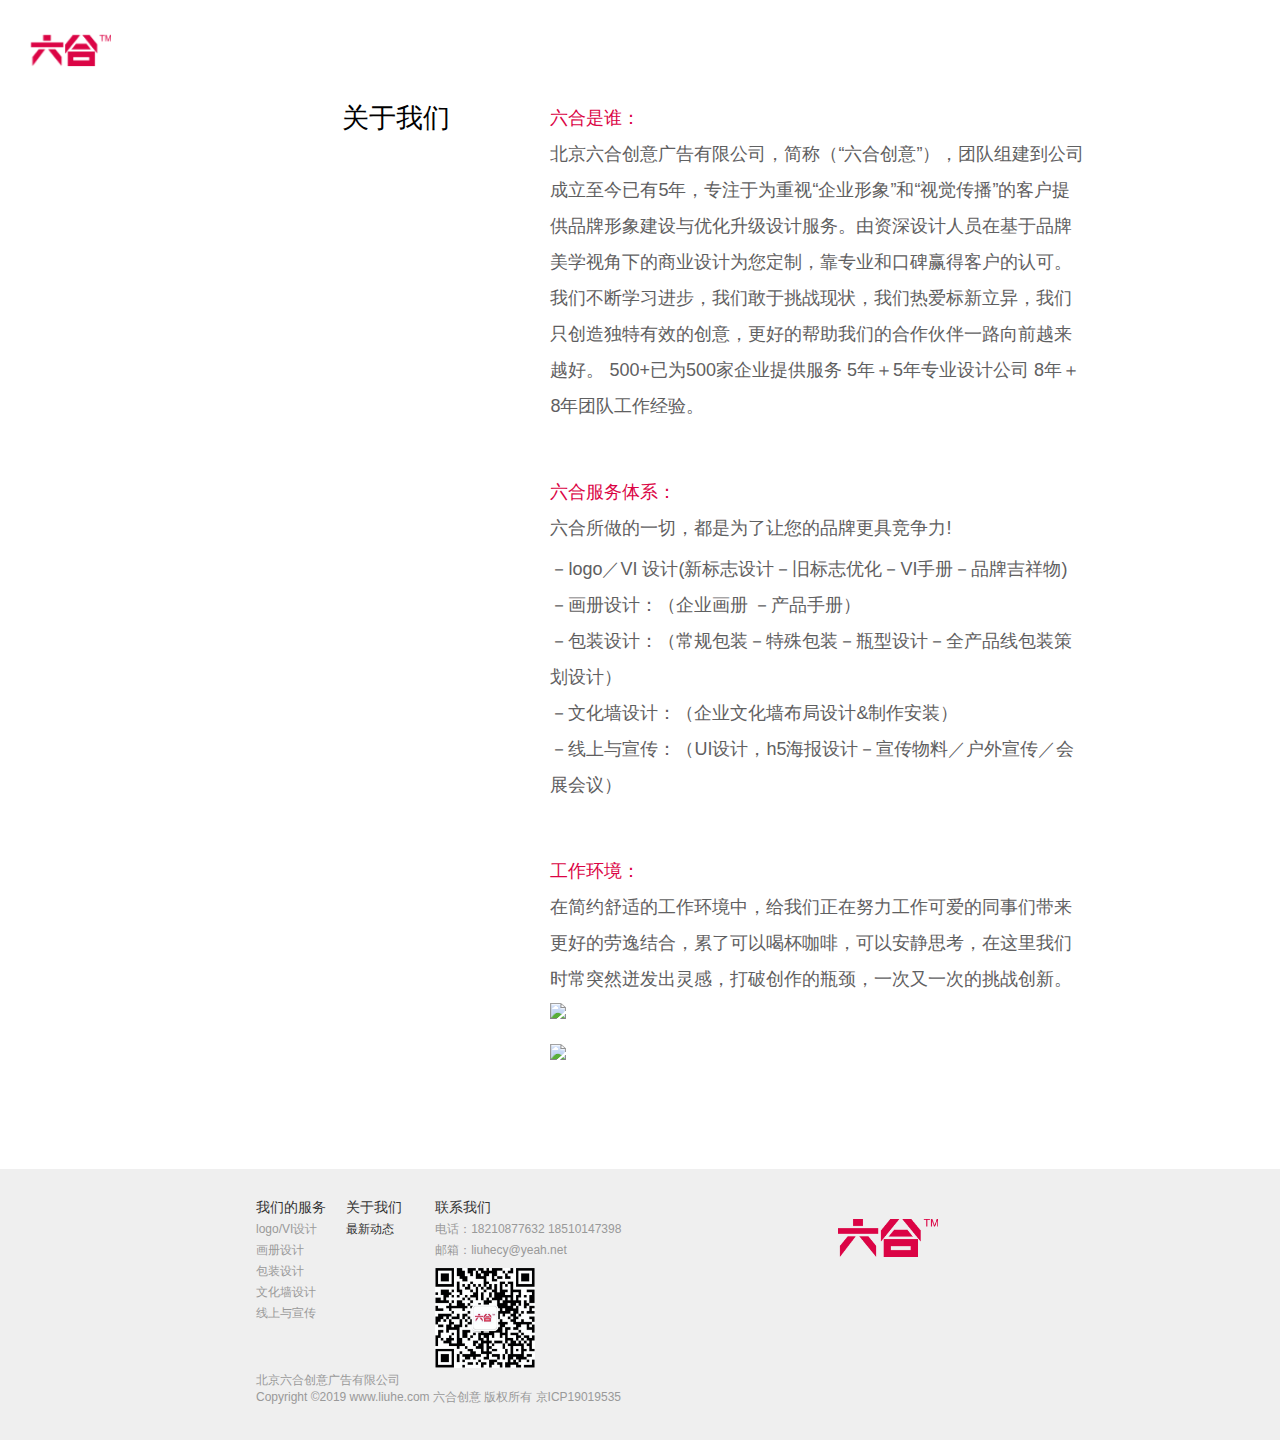
==== about.html @ 2a557d7a "终极版本" ====
<!DOCTYPE html>
<html lang="en">
<head>
    <meta charset="UTF-8">
    <meta name="viewport" content="width=device-width, initial-scale=1.0">
    <meta http-equiv="X-UA-Compatible" content="ie=edge">
    <meta name="description" content="六合创意设计公司是一家致力于为注重企业形象和品牌气质的高要求客户提供整体形象创建与改造升级设计服务,由业内知名总监合力智建,靠专业和口碑吸引众多客户,六合创意的客户遍布全球,跨越各大行业.">
    <title>关于我们</title>
    <link rel="stylesheet" href="./js/css/layui.css">
    <link rel="stylesheet" href="./css/resize.css">
    <link rel="stylesheet" href="./css/common.css">
    <link rel="stylesheet" href="./css/about.css">
    <link rel="stylesheet" href="./css/media.css">
    <link rel="stylesheet" href="http://at.alicdn.com/t/font_1379887_qtmt02gd0bc.css">
    <style>
        @font-face {font-family: 'PingFangEL1a9cef6c2117e93';src: url('http://cdn.repository.webfont.com/webfonts/vipjs/97939/47100/5d2cff86344aa8126a224ae6.gif');
        src: url('http://cdn.repository.webfont.com/webfonts/vipjs/97939/47100/5d2cff86344aa8126a224ae6.gif?#iefix') format('embedded-opentype'),
        url('http://cdn.repository.webfont.com/webfonts/vipjs/97939/47100/5d2cff86344aa8126a224ae6.png') format('woff2'),
        url('http://cdn.repository.webfont.com/webfonts/vipjs/97939/47100/5d2cff86344aa8126a224ae6.bmp') format('woff'),
        url('http://cdn.repository.webfont.com/webfonts/vipjs/97939/47100/5d2cff86344aa8126a224ae6.jpg') format('truetype');font-weight: normal;font-style: normal;}
    </style>
</head>
<body>
    <!-- 头部start -->
    <div class="header_wrap">
        <div class="header">
            <p> <a href="#"> <img src="./img/logo.png" />  </a>  </p>
            <p id="menu"> <i class="iconfont icon-caidananniu1" style="font-size: 24px;cursor:pointer"></i> </p>
        </div>
        <div class="nav_warp">
            <ul class="nav">
                <li> <a href="./index.html"> 首页 </a> </li>
                <li> <a href="./about.html"> 关于我们 </a> </li>
                <li> <a href="./news.html"> 原创观点 </a> </li>
                <li> <a href="./contact.html"> 联系 </a> </li>
            </ul>
            <p class="close"> 
                <img src="./img/close.png"/>    
            </p>
        </div>
    </div>
    <div class="content_wrap clearfix">
        <div class="left">关于我们</div>
        <div class="right">
            <div class="who">
                <p class="title">六合是谁：</p>
                <p> 北京六合创意广告有限公司，简称（“六合创意”），团队组建到公司成立至今已有5年，专注于为重视“企业形象”和“视觉传播”的客户提供品牌形象建设与优化升级设计服务。由资深设计人员在基于品牌美学视角下的商业设计为您定制，靠专业和口碑赢得客户的认可。
                    我们不断学习进步，我们敢于挑战现状，我们热爱标新立异，我们只创造独特有效的创意，更好的帮助我们的合作伙伴一路向前越来越好。    
                    500+已为500家企业提供服务   5年＋5年专业设计公司  8年＋8年团队工作经验。
                </p>
            </div>
            <div class="service01">
                <p class="title">六合服务体系：</p>
                <p style="margin-bottom: 5px;">六合所做的一切，都是为了让您的品牌更具竞争力!</p>
                <ul style="margin-bottom: 5px;">
                    <li>－logo／VI 设计(新标志设计－旧标志优化－VI手册－品牌吉祥物)</li>
                    <li>－画册设计：（企业画册 －产品手册） </li>
                    <li>－包装设计：（常规包装－特殊包装－瓶型设计－全产品线包装策划设计）</li>
                    <li>－文化墙设计：（企业文化墙布局设计&制作安装）</li>
                    <li>－线上与宣传：（UI设计，h5海报设计－宣传物料／户外宣传／会展会议）</li>
                </ul>
            </div>
            <div class="environment">
                <p class="title">工作环境：</p>
                <p>在简约舒适的工作环境中，给我们正在努力工作可爱的同事们带来更好的劳逸结合，累了可以喝杯咖啡，可以安静思考，在这里我们时常突然迸发出灵感，打破创作的瓶颈，一次又一次的挑战创新。</p>
                <p> <img src="http://cdn1.hzvis.com/upfile/image/2018/08/1534316189_9682.jpg" style="width: 100%;margin-bottom: 10px;"/> </p>
                <p> <img src="http://cdn1.hzvis.com/upfile/image/2018/08/1534313613_3918.jpg" style="width: 100%;"/> </p>
            </div>
        </div>
    </div>
    <div class="footer">
        <div class="clearfix">
                <div class="service">
                    <p class="sp1">我们的服务</p>
                    <p>logo/VI设计</p>
                    <p>画册设计</p>
                    <p>包装设计</p>
                    <p>文化墙设计</p>
                    <p>线上与宣传</p>
                </div>
                <div class="aboutus">
                    <p class="sp1"> <a href="./about.html">关于我们</a> </p>   
                    <p><a href="./news.html">最新动态</a></p>
                </div>     
                <div class="contact">
                    <p class="sp1"> <a href="./contact.html">联系我们</a> </p>
                    <p>电话：18210877632  18510147398</p>
                    <p>邮箱：liuhecy@yeah.net</p>
                <p>
                    <img src="./img/qrcode01.png"/>
                </p>
                </div>
                <div class="footer-logo">
                    <img src="./img/logo.png"/>
                </div>
        </div>
        <div class="rights">
            <p style="margin-bottom: 0;">北京六合创意广告有限公司</p>
            <p>Copyright ©2019 www.liuhe.com 六合创意 版权所有 京ICP19019535 </p>
        </div>
    </div>
    <script src="./js/rem.js"></script>
    <script src="./js/jquery-3.2.1.min.js"></script>
    <script src="./js/common.js"></script>
</body>
</html>
---- js/css/layui.css ----
/**
 
 @Name: layui
 @Author: 贤心
 @Site: www.layui.com
 
 */


/** 初始化 **/
body,div,dl,dt,dd,ul,ol,li,h1,h2,h3,h4,h5,h6,input,button,textarea,p,blockquote,th,td,form,pre{margin: 0; padding: 0; -webkit-tap-highlight-color:rgba(0,0,0,0);}
a:active,a:hover{outline:0}
img{display: inline-block; border: none; vertical-align: middle;}
li{list-style:none;}
table{border-collapse: collapse; border-spacing: 0;}
h1,h2,h3{font-weight: 400;}
h4, h5, h6{font-size: 100%; font-weight: 400;}
button,input,select,textarea{font-size: 100%; }
input,button,textarea,select,optgroup,option{font-family: inherit; font-size: inherit; font-style: inherit; font-weight: inherit; outline: 0;}
pre{white-space: pre-wrap; white-space: -moz-pre-wrap; white-space: -pre-wrap; white-space: -o-pre-wrap; word-wrap: break-word;}

/** 初始化全局标签 **/
body{line-height: 24px; font: 14px Helvetica Neue,Helvetica,PingFang SC,Tahoma,Arial,sans-serif;}
hr{height: 1px; margin: 10px 0; border: 0; clear: both;}
a{color: #333; text-decoration:none; }
a:hover{color: #777;}
a cite{font-style: normal; *cursor:pointer;}

/** 基础通用 **/
.layui-border-box, .layui-border-box *{box-sizing: border-box;}
/* 消除第三方ui可能造成的冲突 */.layui-box, .layui-box *{box-sizing: content-box;}
.layui-clear{clear: both; *zoom: 1;}
.layui-clear:after{content:'\20'; clear:both; *zoom:1; display:block; height:0;}
.layui-inline{position: relative; display: inline-block; *display:inline; *zoom:1; vertical-align: middle;}
/* 三角形 */.layui-edge{position: relative; display: inline-block; vertical-align: middle; width: 0; height: 0; border-width: 6px; border-style: dashed; border-color: transparent; overflow: hidden;}
.layui-edge-top{top: -4px; border-bottom-color: #999; border-bottom-style: solid;}
.layui-edge-right{border-left-color: #999; border-left-style: solid;}
.layui-edge-bottom{top: 2px; border-top-color: #999; border-top-style: solid;}
.layui-edge-left{border-right-color: #999; border-right-style: solid;}
/* 单行溢出省略 */.layui-elip{text-overflow: ellipsis; overflow: hidden; white-space: nowrap;}
/* 屏蔽选中 */.layui-unselect,.layui-icon, .layui-disabled{-moz-user-select: none; -webkit-user-select: none; -ms-user-select: none;}
/* 禁用 */.layui-disabled,.layui-disabled:hover{color: #d2d2d2 !important; cursor: not-allowed !important;}
/* 纯圆角 */.layui-circle{border-radius: 100%;}
.layui-show{display: block !important;}
.layui-hide{display: none !important;}

/** 图标字体 **/
@font-face {
  font-family: 'layui-icon';
  src: url('../font/iconfont.eot?v=250');
  src: url('../font/iconfont.eot?v=250#iefix') format('embedded-opentype'),
       url('../font/iconfont.woff2?v=250') format('woff2'),
       url('../font/iconfont.woff?v=250') format('woff'),
       url('../font/iconfont.ttf?v=250') format('truetype'),
       url('../font/iconfont.svg?v=250#layui-icon') format('svg');
}
                    
.layui-icon{
  font-family:"layui-icon" !important;
  font-size: 16px;
  font-style: normal;
  -webkit-font-smoothing: antialiased;
  -moz-osx-font-smoothing: grayscale;
}

/* font-class */
.layui-icon-reply-fill:before{content:"\e611"}
.layui-icon-set-fill:before{content:"\e614"}
.layui-icon-menu-fill:before{content:"\e60f"}
.layui-icon-search:before{content:"\e615"}
.layui-icon-share:before{content:"\e641"}
.layui-icon-set-sm:before{content:"\e620"}
.layui-icon-engine:before{content:"\e628"}
.layui-icon-close:before{content:"\1006"}
.layui-icon-close-fill:before{content:"\1007"}
.layui-icon-chart-screen:before{content:"\e629"}
.layui-icon-star:before{content:"\e600"}
.layui-icon-circle-dot:before{content:"\e617"}
.layui-icon-chat:before{content:"\e606"}
.layui-icon-release:before{content:"\e609"}
.layui-icon-list:before{content:"\e60a"}
.layui-icon-chart:before{content:"\e62c"}
.layui-icon-ok-circle:before{content:"\1005"}
.layui-icon-layim-theme:before{content:"\e61b"}
.layui-icon-table:before{content:"\e62d"}
.layui-icon-right:before{content:"\e602"}
.layui-icon-left:before{content:"\e603"}
.layui-icon-cart-simple:before{content:"\e698"}
.layui-icon-face-cry:before{content:"\e69c"}
.layui-icon-face-smile:before{content:"\e6af"}
.layui-icon-survey:before{content:"\e6b2"}
.layui-icon-tree:before{content:"\e62e"}
.layui-icon-upload-circle:before{content:"\e62f"}
.layui-icon-add-circle:before{content:"\e61f"}
.layui-icon-download-circle:before{content:"\e601"}
.layui-icon-templeate-1:before{content:"\e630"}
.layui-icon-util:before{content:"\e631"}
.layui-icon-face-surprised:before{content:"\e664"}
.layui-icon-edit:before{content:"\e642"}
.layui-icon-speaker:before{content:"\e645"}
.layui-icon-down:before{content:"\e61a"}
.layui-icon-file:before{content:"\e621"}
.layui-icon-layouts:before{content:"\e632"}
.layui-icon-rate-half:before{content:"\e6c9"}
.layui-icon-add-circle-fine:before{content:"\e608"}
.layui-icon-prev-circle:before{content:"\e633"}
.layui-icon-read:before{content:"\e705"}
.layui-icon-404:before{content:"\e61c"}
.layui-icon-carousel:before{content:"\e634"}
.layui-icon-help:before{content:"\e607"}
.layui-icon-code-circle:before{content:"\e635"}
.layui-icon-water:before{content:"\e636"}
.layui-icon-username:before{content:"\e66f"}
.layui-icon-find-fill:before{content:"\e670"}
.layui-icon-about:before{content:"\e60b"}
.layui-icon-location:before{content:"\e715"}
.layui-icon-up:before{content:"\e619"}
.layui-icon-pause:before{content:"\e651"}
.layui-icon-date:before{content:"\e637"}
.layui-icon-layim-uploadfile:before{content:"\e61d"}
.layui-icon-delete:before{content:"\e640"}
.layui-icon-play:before{content:"\e652"}
.layui-icon-top:before{content:"\e604"}
.layui-icon-friends:before{content:"\e612"}
.layui-icon-refresh-3:before{content:"\e9aa"}
.layui-icon-ok:before{content:"\e605"}
.layui-icon-layer:before{content:"\e638"}
.layui-icon-face-smile-fine:before{content:"\e60c"}
.layui-icon-dollar:before{content:"\e659"}
.layui-icon-group:before{content:"\e613"}
.layui-icon-layim-download:before{content:"\e61e"}
.layui-icon-picture-fine:before{content:"\e60d"}
.layui-icon-link:before{content:"\e64c"}
.layui-icon-diamond:before{content:"\e735"}
.layui-icon-log:before{content:"\e60e"}
.layui-icon-rate-solid:before{content:"\e67a"}
.layui-icon-fonts-del:before{content:"\e64f"}
.layui-icon-unlink:before{content:"\e64d"}
.layui-icon-fonts-clear:before{content:"\e639"}
.layui-icon-triangle-r:before{content:"\e623"}
.layui-icon-circle:before{content:"\e63f"}
.layui-icon-radio:before{content:"\e643"}
.layui-icon-align-center:before{content:"\e647"}
.layui-icon-align-right:before{content:"\e648"}
.layui-icon-align-left:before{content:"\e649"}
.layui-icon-loading-1:before{content:"\e63e"}
.layui-icon-return:before{content:"\e65c"}
.layui-icon-fonts-strong:before{content:"\e62b"}
.layui-icon-upload:before{content:"\e67c"}
.layui-icon-dialogue:before{content:"\e63a"}
.layui-icon-video:before{content:"\e6ed"}
.layui-icon-headset:before{content:"\e6fc"}
.layui-icon-cellphone-fine:before{content:"\e63b"}
.layui-icon-add-1:before{content:"\e654"}
.layui-icon-face-smile-b:before{content:"\e650"}
.layui-icon-fonts-html:before{content:"\e64b"}
.layui-icon-form:before{content:"\e63c"}
.layui-icon-cart:before{content:"\e657"}
.layui-icon-camera-fill:before{content:"\e65d"}
.layui-icon-tabs:before{content:"\e62a"}
.layui-icon-fonts-code:before{content:"\e64e"}
.layui-icon-fire:before{content:"\e756"}
.layui-icon-set:before{content:"\e716"}
.layui-icon-fonts-u:before{content:"\e646"}
.layui-icon-triangle-d:before{content:"\e625"}
.layui-icon-tips:before{content:"\e702"}
.layui-icon-picture:before{content:"\e64a"}
.layui-icon-more-vertical:before{content:"\e671"}
.layui-icon-flag:before{content:"\e66c"}
.layui-icon-loading:before{content:"\e63d"}
.layui-icon-fonts-i:before{content:"\e644"}
.layui-icon-refresh-1:before{content:"\e666"}
.layui-icon-rmb:before{content:"\e65e"}
.layui-icon-home:before{content:"\e68e"}
.layui-icon-user:before{content:"\e770"}
.layui-icon-notice:before{content:"\e667"}
.layui-icon-login-weibo:before{content:"\e675"}
.layui-icon-voice:before{content:"\e688"}
.layui-icon-upload-drag:before{content:"\e681"}
.layui-icon-login-qq:before{content:"\e676"}
.layui-icon-snowflake:before{content:"\e6b1"}
.layui-icon-file-b:before{content:"\e655"}
.layui-icon-template:before{content:"\e663"}
.layui-icon-auz:before{content:"\e672"}
.layui-icon-console:before{content:"\e665"}
.layui-icon-app:before{content:"\e653"}
.layui-icon-prev:before{content:"\e65a"}
.layui-icon-website:before{content:"\e7ae"}
.layui-icon-next:before{content:"\e65b"}
.layui-icon-component:before{content:"\e857"}
.layui-icon-more:before{content:"\e65f"}
.layui-icon-login-wechat:before{content:"\e677"}
.layui-icon-shrink-right:before{content:"\e668"}
.layui-icon-spread-left:before{content:"\e66b"}
.layui-icon-camera:before{content:"\e660"}
.layui-icon-note:before{content:"\e66e"}
.layui-icon-refresh:before{content:"\e669"}
.layui-icon-female:before{content:"\e661"}
.layui-icon-male:before{content:"\e662"}
.layui-icon-password:before{content:"\e673"}
.layui-icon-senior:before{content:"\e674"}
.layui-icon-theme:before{content:"\e66a"}
.layui-icon-tread:before{content:"\e6c5"}
.layui-icon-praise:before{content:"\e6c6"}
.layui-icon-star-fill:before{content:"\e658"}
.layui-icon-rate:before{content:"\e67b"}
.layui-icon-template-1:before{content:"\e656"}
.layui-icon-vercode:before{content:"\e679"}
.layui-icon-cellphone:before{content:"\e678"}

.layui-icon-screen-full:before{content:"\e622";}
.layui-icon-screen-restore:before{content:"\e758";}
.layui-icon-cols:before{content:"\e610";}
.layui-icon-export:before{content:"\e67d";}
.layui-icon-print:before{content:"\e66d";}
.layui-icon-slider:before{content: "\e714";}
.layui-icon-addition:before{content: "\e624";}
.layui-icon-subtraction:before{content: "\e67e";}
.layui-icon-service:before{content: "\e626";}
.layui-icon-transfer:before{content: "\e691";}

/* 基本布局 */
.layui-main{position: relative; width: 1140px; margin: 0 auto;}
.layui-header{position: relative; z-index: 1000; height: 60px;}
.layui-header a:hover{transition: all .5s; -webkit-transition: all .5s;}
.layui-side{position: fixed; left: 0; top: 0; bottom: 0; z-index: 999; width: 200px; overflow-x: hidden;}
.layui-side-scroll{position: relative; width: 220px; height: 100%; overflow-x: hidden;}
.layui-body{position: absolute; left: 200px; right: 0; top: 0; bottom: 0; z-index: 998; width: auto; overflow: hidden; overflow-y: auto; box-sizing: border-box;}

/* 后台框架大布局 */.layui-layout-body{overflow: hidden;}
.layui-layout-admin .layui-header{background-color: #23262E;}
.layui-layout-admin .layui-side{top: 60px; width: 200px; overflow-x: hidden;}
.layui-layout-admin .layui-body{position: fixed; top: 60px; bottom: 44px;}
.layui-layout-admin .layui-main{width: auto; margin: 0 15px;}
.layui-layout-admin .layui-footer{position: fixed; left: 200px; right: 0; bottom: 0; height: 44px; line-height: 44px; padding: 0 15px; background-color: #eee;}
.layui-layout-admin .layui-logo{position: absolute; left: 0; top: 0; width: 200px; height: 100%; line-height: 60px; text-align: center; color: #009688; font-size: 16px;}
.layui-layout-admin .layui-header .layui-nav{background: none;}
.layui-layout-left{position: absolute !important; left: 200px; top: 0;}
.layui-layout-right{position: absolute !important; right: 0; top: 0;}

/* 栅格布局 */
.layui-container{position: relative; margin: 0 auto; padding: 0 15px; box-sizing: border-box;}
.layui-fluid{position: relative; margin: 0 auto; padding: 0 15px;}

.layui-row:before, .layui-row:after{content: ''; display: block; clear: both;}
.layui-col-xs1, .layui-col-xs2, .layui-col-xs3, .layui-col-xs4, .layui-col-xs5, .layui-col-xs6, .layui-col-xs7, .layui-col-xs8, .layui-col-xs9, .layui-col-xs10, .layui-col-xs11, .layui-col-xs12
,.layui-col-sm1, .layui-col-sm2, .layui-col-sm3, .layui-col-sm4, .layui-col-sm5, .layui-col-sm6, .layui-col-sm7, .layui-col-sm8, .layui-col-sm9, .layui-col-sm10, .layui-col-sm11, .layui-col-sm12
,.layui-col-md1, .layui-col-md2, .layui-col-md3, .layui-col-md4, .layui-col-md5, .layui-col-md6, .layui-col-md7, .layui-col-md8, .layui-col-md9, .layui-col-md10, .layui-col-md11, .layui-col-md12
,.layui-col-lg1, .layui-col-lg2, .layui-col-lg3, .layui-col-lg4, .layui-col-lg5, .layui-col-lg6, .layui-col-lg7, .layui-col-lg8, .layui-col-lg9, .layui-col-lg10, .layui-col-lg11, .layui-col-lg12
{position: relative; display: block; box-sizing: border-box;}

.layui-col-xs1, .layui-col-xs2, .layui-col-xs3, .layui-col-xs4, .layui-col-xs5, .layui-col-xs6, .layui-col-xs7, .layui-col-xs8, .layui-col-xs9, .layui-col-xs10, .layui-col-xs11, .layui-col-xs12{float: left;}
.layui-col-xs1{width: 8.33333333%;}
.layui-col-xs2{width: 16.66666667%;}
.layui-col-xs3{width: 25%;}
.layui-col-xs4{width: 33.33333333%;}
.layui-col-xs5{width: 41.66666667%;}
.layui-col-xs6{width: 50%;}
.layui-col-xs7{width: 58.33333333%;}
.layui-col-xs8{width: 66.66666667%;}
.layui-col-xs9{width: 75%;}
.layui-col-xs10{width: 83.33333333%;}
.layui-col-xs11{width: 91.66666667%;}
.layui-col-xs12{width: 100%;}

.layui-col-xs-offset1{margin-left: 8.33333333%;}
.layui-col-xs-offset2{margin-left: 16.66666667%;}
.layui-col-xs-offset3{margin-left: 25%;}
.layui-col-xs-offset4{margin-left: 33.33333333%;}
.layui-col-xs-offset5{margin-left: 41.66666667%;}
.layui-col-xs-offset6{margin-left: 50%;}
.layui-col-xs-offset7{margin-left: 58.33333333%;}
.layui-col-xs-offset8{margin-left: 66.66666667%;}
.layui-col-xs-offset9{margin-left: 75%;}
.layui-col-xs-offset10{margin-left: 83.33333333%;}
.layui-col-xs-offset11{margin-left: 91.66666667%;}
.layui-col-xs-offset12{margin-left: 100%;}

/* 超小屏幕(手机) */
@media screen and (max-width: 768px) {
  .layui-hide-xs{display: none!important;}
  .layui-show-xs-block{display: block!important;}
  .layui-show-xs-inline{display: inline!important;}
  .layui-show-xs-inline-block{display: inline-block!important;}
}

/* 小型屏幕(平板) */
@media screen and (min-width: 768px) {
  .layui-container{width: 750px;}
  .layui-hide-sm{display: none!important;}
  .layui-show-sm-block{display: block!important;}
  .layui-show-sm-inline{display: inline!important;}
  .layui-show-sm-inline-block{display: inline-block!important;}

  .layui-col-sm1, .layui-col-sm2, .layui-col-sm3, .layui-col-sm4, .layui-col-sm5, .layui-col-sm6, .layui-col-sm7, .layui-col-sm8, .layui-col-sm9, .layui-col-sm10, .layui-col-sm11, .layui-col-sm12{float: left;}
  .layui-col-sm1{width: 8.33333333%;}
  .layui-col-sm2{width: 16.66666667%;}
  .layui-col-sm3{width: 25%;}
  .layui-col-sm4{width: 33.33333333%;}
  .layui-col-sm5{width: 41.66666667%;}
  .layui-col-sm6{width: 50%;}
  .layui-col-sm7{width: 58.33333333%;}
  .layui-col-sm8{width: 66.66666667%;}
  .layui-col-sm9{width: 75%;}
  .layui-col-sm10{width: 83.33333333%;}
  .layui-col-sm11{width: 91.66666667%;}
  .layui-col-sm12{width: 100%;}
  /* 列偏移 */
  .layui-col-sm-offset1{margin-left: 8.33333333%;}
  .layui-col-sm-offset2{margin-left: 16.66666667%;}
  .layui-col-sm-offset3{margin-left: 25%;}
  .layui-col-sm-offset4{margin-left: 33.33333333%;}
  .layui-col-sm-offset5{margin-left: 41.66666667%;}
  .layui-col-sm-offset6{margin-left: 50%;}
  .layui-col-sm-offset7{margin-left: 58.33333333%;}
  .layui-col-sm-offset8{margin-left: 66.66666667%;}
  .layui-col-sm-offset9{margin-left: 75%;}
  .layui-col-sm-offset10{margin-left: 83.33333333%;}
  .layui-col-sm-offset11{margin-left: 91.66666667%;}
  .layui-col-sm-offset12{margin-left: 100%;}
}
/* 中型屏幕(桌面) */
@media screen and (min-width: 992px) {
  .layui-container{width: 970px;}
  .layui-hide-md{display: none!important;}
  .layui-show-md-block{display: block!important;}
  .layui-show-md-inline{display: inline!important;}
  .layui-show-md-inline-block{display: inline-block!important;}
  
  .layui-col-md1, .layui-col-md2, .layui-col-md3, .layui-col-md4, .layui-col-md5, .layui-col-md6, .layui-col-md7, .layui-col-md8, .layui-col-md9, .layui-col-md10, .layui-col-md11, .layui-col-md12{float: left;}
  .layui-col-md1{width: 8.33333333%;}
  .layui-col-md2{width: 16.66666667%;}
  .layui-col-md3{width: 25%;}
  .layui-col-md4{width: 33.33333333%;}
  .layui-col-md5{width: 41.66666667%;}
  .layui-col-md6{width: 50%;}
  .layui-col-md7{width: 58.33333333%;}
  .layui-col-md8{width: 66.66666667%;}
  .layui-col-md9{width: 75%;}
  .layui-col-md10{width: 83.33333333%;}
  .layui-col-md11{width: 91.66666667%;}
  .layui-col-md12{width: 100%;}
  /* 列偏移 */
  .layui-col-md-offset1{margin-left: 8.33333333%;}
  .layui-col-md-offset2{margin-left: 16.66666667%;}
  .layui-col-md-offset3{margin-left: 25%;}
  .layui-col-md-offset4{margin-left: 33.33333333%;}
  .layui-col-md-offset5{margin-left: 41.66666667%;}
  .layui-col-md-offset6{margin-left: 50%;}
  .layui-col-md-offset7{margin-left: 58.33333333%;}
  .layui-col-md-offset8{margin-left: 66.66666667%;}
  .layui-col-md-offset9{margin-left: 75%;}
  .layui-col-md-offset10{margin-left: 83.33333333%;}
  .layui-col-md-offset11{margin-left: 91.66666667%;}
  .layui-col-md-offset12{margin-left: 100%;}
}
/* 大型屏幕(桌面) */
@media screen and (min-width: 1200px) {
  .layui-container{width: 1170px;}
  .layui-hide-lg{display: none!important;}
  .layui-show-lg-block{display: block!important;}
  .layui-show-lg-inline{display: inline!important;}
  .layui-show-lg-inline-block{display: inline-block!important;}
  
  .layui-col-lg1, .layui-col-lg2, .layui-col-lg3, .layui-col-lg4, .layui-col-lg5, .layui-col-lg6, .layui-col-lg7, .layui-col-lg8, .layui-col-lg9, .layui-col-lg10, .layui-col-lg11, .layui-col-lg12{float: left;}
  .layui-col-lg1{width: 8.33333333%;}
  .layui-col-lg2{width: 16.66666667%;}
  .layui-col-lg3{width: 25%;}
  .layui-col-lg4{width: 33.33333333%;}
  .layui-col-lg5{width: 41.66666667%;}
  .layui-col-lg6{width: 50%;}
  .layui-col-lg7{width: 58.33333333%;}
  .layui-col-lg8{width: 66.66666667%;}
  .layui-col-lg9{width: 75%;}
  .layui-col-lg10{width: 83.33333333%;}
  .layui-col-lg11{width: 91.66666667%;}
  .layui-col-lg12{width: 100%;}
  /* 列偏移 */
  .layui-col-lg-offset1{margin-left: 8.33333333%;}
  .layui-col-lg-offset2{margin-left: 16.66666667%;}
  .layui-col-lg-offset3{margin-left: 25%;}
  .layui-col-lg-offset4{margin-left: 33.33333333%;}
  .layui-col-lg-offset5{margin-left: 41.66666667%;}
  .layui-col-lg-offset6{margin-left: 50%;}
  .layui-col-lg-offset7{margin-left: 58.33333333%;}
  .layui-col-lg-offset8{margin-left: 66.66666667%;}
  .layui-col-lg-offset9{margin-left: 75%;}
  .layui-col-lg-offset10{margin-left: 83.33333333%;}
  .layui-col-lg-offset11{margin-left: 91.66666667%;}
  .layui-col-lg-offset12{margin-left: 100%;}
}

/* 列间隔 */.layui-col-space1{margin: -0.5px;}
.layui-col-space1>*{padding: 0.5px;}
.layui-col-space3{margin: -1.5px;}
.layui-col-space3>*{padding: 1.5px;}
.layui-col-space5{margin: -2.5px;}
.layui-col-space5>*{padding: 2.5px;}
.layui-col-space8{margin: -3.5px;}
.layui-col-space8>*{padding: 3.5px;}
.layui-col-space10{margin: -5px;}
.layui-col-space10>*{padding: 5px;}
.layui-col-space12{margin: -6px;}
.layui-col-space12>*{padding: 6px;}
.layui-col-space15{margin: -7.5px;}
.layui-col-space15>*{padding: 7.5px;}
.layui-col-space18{margin: -9px;}
.layui-col-space18>*{padding: 9px;}
.layui-col-space20{margin: -10px;}
.layui-col-space20>*{padding: 10px;}
.layui-col-space22{margin: -11px;}
.layui-col-space22>*{padding: 11px;}
.layui-col-space25{margin: -12.5px;}
.layui-col-space25>*{padding: 12.5px;}
.layui-col-space30{margin: -15px;}
.layui-col-space30>*{padding: 15px;}


/** 页面元素 **/
.layui-btn, .layui-input, .layui-textarea, .layui-upload-button, .layui-select{outline: none; -webkit-appearance: none; transition: all .3s; -webkit-transition: all .3s; box-sizing: border-box;}

/* 引用 */.layui-elem-quote{margin-bottom: 10px; padding: 15px; line-height: 22px; border-left: 5px solid #009688; border-radius: 0 2px 2px 0; background-color: #f2f2f2;}
.layui-quote-nm{border-style: solid; border-width: 1px; border-left-width: 5px; background: none;}
/* 字段集合 */.layui-elem-field{margin-bottom: 10px; padding: 0; border-width: 1px; border-style: solid;}
.layui-elem-field legend{margin-left: 20px; padding: 0 10px; font-size: 20px; font-weight: 300;}
.layui-field-title{margin: 10px 0 20px; border-width: 0; border-top-width: 1px;}
.layui-field-box{padding: 10px 15px;}
.layui-field-title .layui-field-box{padding: 10px 0;}

/* 进度条 */
.layui-progress{position: relative; height: 6px; border-radius: 20px; background-color: #e2e2e2;}
.layui-progress-bar{position: absolute; left: 0; top: 0; width: 0; max-width: 100%; height: 6px; border-radius: 20px; text-align: right; background-color: #5FB878; transition: all .3s; -webkit-transition: all .3s;}
.layui-progress-big,
.layui-progress-big .layui-progress-bar{height: 18px; line-height: 18px;}
.layui-progress-text{position: relative; top: -20px; line-height: 18px; font-size: 12px; color: #666}
.layui-progress-big .layui-progress-text{position: static; padding: 0 10px; color: #fff;}


/*

  面板
 
*/


/* 折叠面板 */
.layui-collapse{border-width: 1px; border-style: solid; border-radius: 2px;}
.layui-colla-item,
.layui-colla-content{border-top-width: 1px; border-top-style: solid;}
.layui-colla-item:first-child{border-top: none;}
.layui-colla-title{position: relative; height: 42px; line-height: 42px; padding: 0 15px 0 35px; color: #333; background-color: #f2f2f2; cursor: pointer; font-size: 14px; overflow: hidden;}
.layui-colla-content{display: none; padding: 10px 15px; line-height: 22px; color: #666;}
.layui-colla-icon{position: absolute; left: 15px; top: 0; font-size: 14px;}

/* 卡片面板 */
.layui-card{margin-bottom: 15px; border-radius: 2px; background-color: #fff; box-shadow: 0 1px 2px 0 rgba(0,0,0,.05);}
.layui-card:last-child{margin-bottom: 0;}
.layui-card-header{position: relative; height: 42px; line-height: 42px; padding: 0 15px; border-bottom: 1px solid #f6f6f6; color: #333; border-radius: 2px 2px 0 0; font-size: 14px;}
.layui-card-body{position: relative; padding: 10px 15px; line-height: 24px;}
.layui-card-body[pad15]{padding: 15px;}
.layui-card-body[pad20]{padding: 20px;}
.layui-card-body .layui-table{margin: 5px 0;}
.layui-card .layui-tab{margin: 0;}

/* 常规面板 */
.layui-panel{}

/* 窗口面板 */
.layui-panel-window{position: relative; padding: 15px; border-radius: 0; border-top: 5px solid #E6E6E6; background-color: #fff;}

/* 其它辅助 */
.layui-auxiliar-moving{position: fixed; left: 0; right: 0; top: 0; bottom: 0; width: 100%; height: 100%; background: none; z-index: 9999999999;}


/* 

  默认主题 
  
*/


/* 背景颜色 */
.layui-bg-red{background-color: #FF5722 !important; color: #fff!important;} /*赤*/
.layui-bg-orange{background-color: #FFB800!important; color: #fff!important;} /*橙*/
.layui-bg-green{background-color: #009688!important; color: #fff!important;} /*绿*/
.layui-bg-cyan{background-color: #2F4056!important; color: #fff!important;} /*青*/
.layui-bg-blue{background-color: #1E9FFF!important; color: #fff!important;} /*蓝*/
.layui-bg-black{background-color: #393D49!important; color: #fff!important;} /*黑*/
.layui-bg-gray{background-color: #eee!important; color: #666!important;} /*灰*/

/* 边框 */
.layui-quote-nm, 
.layui-elem-field,
.layui-collapse, 
.layui-colla-item, 
.layui-colla-content,
.layui-badge-rim,
.layui-tab-title,
.layui-tab-title .layui-this:after,
.layui-tab-bar,
.layui-tab-card,

.layui-input, .layui-textarea, .layui-select,
.layui-form-pane .layui-form-label, 
.layui-form-pane .layui-form-item[pane],
.layui-layedit, .layui-layedit-tool{border-color: #e6e6e6}

/* 背景边框 */
hr, .layui-timeline-item:before{background-color: #e6e6e6;}

/* 文本区域 */
.layui-text{line-height: 22px; font-size: 14px; color: #666;}
.layui-text h1,
.layui-text h2,
.layui-text h3{font-weight: 500; color: #333;}
.layui-text h1{font-size: 30px;}
.layui-text h2{font-size: 24px;}
.layui-text h3{font-size: 18px;}
.layui-text a:not(.layui-btn){color: #01AAED;}
.layui-text a:not(.layui-btn):hover{text-decoration: underline;}
.layui-text ul{padding: 5px 0 5px 15px;}
.layui-text ul li{margin-top: 5px; list-style-type: disc;}
.layui-text em,
.layui-word-aux{color: #999 !important; padding: 0 5px !important;}

/*
 
  按钮 

*/

.layui-btn{display: inline-block; vertical-align: middle; height: 38px; line-height: 38px; padding: 0 18px; background-color: #009688; color: #fff; white-space: nowrap; text-align: center; font-size: 14px; border: none; border-radius: 2px; cursor: pointer; -moz-user-select: none; -webkit-user-select: none; -ms-user-select: none;}
.layui-btn:hover{opacity: 0.8; filter:alpha(opacity=80); color: #fff;}
.layui-btn:active{opacity: 1; filter:alpha(opacity=100);}
.layui-btn+.layui-btn{margin-left: 10px;}

/* 按钮容器 */
.layui-btn-container{font-size: 0;}
.layui-btn-container .layui-btn{margin-right: 10px; margin-bottom: 10px;}
.layui-btn-container .layui-btn+.layui-btn{margin-left: 0;}
.layui-table .layui-btn-container .layui-btn{margin-bottom: 9px;}


/* 圆角 */.layui-btn-radius{border-radius: 100px;}
.layui-btn .layui-icon{margin-right: 3px; font-size: 18px; vertical-align: bottom; vertical-align: middle\0;}

/* 原始 */.layui-btn-primary{border: 1px solid #C9C9C9; background-color: #fff; color: #555;}
.layui-btn-primary:hover{border-color: #009688; color: #333}
/* 百搭 */.layui-btn-normal{background-color: #1E9FFF;}
/* 暖色 */.layui-btn-warm{background-color: #FFB800;}
/* 警告 */.layui-btn-danger{background-color: #FF5722;}
/* 选中 */.layui-btn-checked{background-color: #5FB878;}
/* 禁用 */.layui-btn-disabled,.layui-btn-disabled:hover,.layui-btn-disabled:active{border: 1px solid #e6e6e6; background-color: #FBFBFB; color: #C9C9C9; cursor: not-allowed; opacity: 1;}

/* 大型 */.layui-btn-lg{height: 44px; line-height: 44px; padding: 0 25px; font-size: 16px;}
/* 小型 */.layui-btn-sm{height: 30px; line-height: 30px; padding: 0 10px; font-size: 12px;}
.layui-btn-sm i{font-size: 16px !important;}
/* 超小 */.layui-btn-xs{height: 22px; line-height: 22px; padding: 0 5px; font-size: 12px;}
.layui-btn-xs i{font-size: 14px !important;}
/* 按钮组 */.layui-btn-group{display: inline-block; vertical-align: middle; font-size: 0;}
.layui-btn-group .layui-btn{margin-left: 0!important; margin-right: 0!important; border-left: 1px solid rgba(255,255,255,.5); border-radius: 0;}
.layui-btn-group .layui-btn-primary{border-left: none;}
.layui-btn-group .layui-btn-primary:hover{border-color: #C9C9C9; color: #009688;}
.layui-btn-group .layui-btn:first-child{border-left: none; border-radius: 2px 0 0 2px;}
.layui-btn-group .layui-btn-primary:first-child{border-left: 1px solid #c9c9c9;}
.layui-btn-group .layui-btn:last-child{border-radius: 0 2px 2px 0;}
.layui-btn-group .layui-btn+.layui-btn{margin-left: 0;}
.layui-btn-group+.layui-btn-group{margin-left: 10px;}
/* 流体 */.layui-btn-fluid{width: 100%;}

/** 表单 **/
.layui-input, .layui-textarea, .layui-select{height: 38px; line-height: 1.3; line-height: 38px\9; border-width: 1px; border-style: solid; background-color: #fff; border-radius: 2px;}
.layui-input::-webkit-input-placeholder,
.layui-textarea::-webkit-input-placeholder,
.layui-select::-webkit-input-placeholder{line-height: 1.3;}
.layui-input, .layui-textarea{display: block; width: 100%; padding-left: 10px;}
.layui-input:hover, .layui-textarea:hover{border-color: #D2D2D2 !important;}
.layui-input:focus, .layui-textarea:focus{border-color: #C9C9C9 !important;}
.layui-textarea{position: relative; min-height: 100px; height: auto; line-height: 20px; padding: 6px 10px; resize: vertical;}
.layui-select{padding: 0 10px;}
.layui-form select, 
.layui-form input[type=checkbox],
.layui-form input[type=radio]{display: none;}
.layui-form *[lay-ignore]{display: initial;}

.layui-form-item{margin-bottom: 15px; clear: both; *zoom: 1;}
.layui-form-item:after{content:'\20'; clear: both; *zoom: 1; display: block; height:0;}
.layui-form-label{position: relative; float: left; display: block; padding: 9px 15px;  width: 80px; font-weight: 400; line-height: 20px; text-align: right;}
.layui-form-label-col{display: block; float: none; padding: 9px 0; line-height: 20px; text-align: left;}
.layui-form-item .layui-inline{margin-bottom: 5px; margin-right: 10px;}
.layui-input-block, .layui-input-inline{position: relative;}
.layui-input-block{margin-left: 110px; min-height: 36px;}
.layui-input-inline{display: inline-block; vertical-align: middle;}
.layui-form-item .layui-input-inline{float: left; width: 190px; margin-right: 10px;}
.layui-form-text .layui-input-inline{width: auto;}

/* 分割块 */.layui-form-mid{position: relative; float: left; display: block; padding: 9px 0 !important; line-height: 20px; margin-right: 10px;}
/* 警告域 */.layui-form-danger:focus
,.layui-form-danger+.layui-form-select .layui-input{border-color: #FF5722 !important;}


/* 下拉选择 */.layui-form-select{position: relative;}
.layui-form-select .layui-input{padding-right: 30px; cursor: pointer;}
.layui-form-select .layui-edge{position: absolute; right: 10px; top: 50%; margin-top: -3px; cursor: pointer; border-width: 6px; border-top-color: #c2c2c2; border-top-style: solid; transition: all .3s; -webkit-transition: all .3s;}
.layui-form-select dl{display: none; position: absolute; left: 0; top: 42px; padding: 5px 0; z-index: 899; min-width: 100%; border: 1px solid #d2d2d2; max-height: 300px; overflow-y: auto; background-color: #fff; border-radius: 2px; box-shadow: 0 2px 4px rgba(0,0,0,.12); box-sizing: border-box;}
.layui-form-select dl dt,
.layui-form-select dl dd{padding: 0 10px; line-height: 36px; white-space: nowrap; overflow: hidden; text-overflow: ellipsis;}
.layui-form-select dl dt{font-size: 12px; color: #999;}
.layui-form-select dl dd{cursor: pointer;}
.layui-form-select dl dd:hover{background-color: #f2f2f2; -webkit-transition: .5s all; transition: .5s all;}
.layui-form-select .layui-select-group dd{padding-left: 20px;}
.layui-form-select dl dd.layui-select-tips{padding-left: 10px !important; color: #999;}
.layui-form-select dl dd.layui-this{background-color: #5FB878; color: #fff;}
.layui-form-select dl dd.layui-disabled{background-color: #fff;}
.layui-form-selected dl{display: block;}
.layui-form-selected .layui-edge{margin-top: -9px; -webkit-transform:rotate(180deg); transform: rotate(180deg);}
.layui-form-selected .layui-edge{margin-top: -3px\0; }
:root .layui-form-selected .layui-edge{margin-top: -9px\0/IE9;}
.layui-form-selectup dl{top: auto; bottom: 42px;}
.layui-select-none{margin: 5px 0; text-align: center; color: #999;}

.layui-select-disabled .layui-disabled{border-color: #eee !important;}
.layui-select-disabled .layui-edge{border-top-color: #d2d2d2}

/* 复选框 */.layui-form-checkbox{position: relative; display: inline-block; vertical-align: middle; height: 30px; line-height: 30px; margin-right: 10px; padding-right: 30px; background-color: #fff; cursor: pointer; font-size: 0;  -webkit-transition: .1s linear; transition: .1s linear; box-sizing: border-box;}
.layui-form-checkbox:hover{}
.layui-form-checkbox *{display: inline-block; vertical-align: middle;}
.layui-form-checkbox span{padding: 0 10px; height: 100%; font-size: 14px; border-radius: 2px 0 0 2px; background-color: #d2d2d2; color: #fff; overflow: hidden; white-space: nowrap; text-overflow: ellipsis;}
.layui-form-checkbox:hover span{background-color: #c2c2c2;}
.layui-form-checkbox i{position: absolute; right: 0; top: 0; width: 30px; height: 28px; border: 1px solid #d2d2d2; border-left: none; border-radius: 0 2px 2px 0; color: #fff; font-size: 20px; text-align: center;}
.layui-form-checkbox:hover i{border-color: #c2c2c2; color: #c2c2c2;}
.layui-form-checked, .layui-form-checked:hover{border-color: #5FB878;}
.layui-form-checked span, .layui-form-checked:hover span{background-color: #5FB878;}
.layui-form-checked i, .layui-form-checked:hover i{color: #5FB878;}
.layui-form-item .layui-form-checkbox{margin-top: 4px;}

/* 复选框-原始风格 */.layui-form-checkbox[lay-skin="primary"]{height: auto!important; line-height: normal!important; min-width: 18px; min-height: 18px; border: none!important; margin-right: 0; padding-left: 28px; padding-right: 0; background: none;}
.layui-form-checkbox[lay-skin="primary"] span{padding-left: 0; padding-right: 15px; line-height: 18px; background: none; color: #666;}
.layui-form-checkbox[lay-skin="primary"] i{right: auto; left: 0; width: 16px; height: 16px; line-height: 16px; border: 1px solid #d2d2d2; font-size: 12px; border-radius: 2px; background-color: #fff; -webkit-transition: .1s linear; transition: .1s linear;}
.layui-form-checkbox[lay-skin="primary"]:hover i{border-color: #5FB878; color: #fff;}
.layui-form-checked[lay-skin="primary"] i{border-color: #5FB878 !important; background-color: #5FB878; color: #fff;}
.layui-checkbox-disbaled[lay-skin="primary"] span{background: none!important; color: #c2c2c2;}
.layui-checkbox-disbaled[lay-skin="primary"]:hover i{border-color: #d2d2d2;}
.layui-form-item .layui-form-checkbox[lay-skin="primary"]{margin-top: 10px;}

/* 复选框-开关风格 */.layui-form-switch{position: relative; display: inline-block; vertical-align: middle; height: 22px; line-height: 22px; min-width: 35px; padding: 0 5px; margin-top: 8px; border: 1px solid #d2d2d2; border-radius: 20px; cursor: pointer; background-color: #fff; -webkit-transition: .1s linear; transition: .1s linear;}
.layui-form-switch i{position: absolute; left: 5px; top: 3px; width: 16px; height: 16px; border-radius: 20px; background-color: #d2d2d2; -webkit-transition: .1s linear; transition: .1s linear;}
.layui-form-switch em{position: relative; top: 0; width: 25px; margin-left: 21px; padding: 0!important; text-align: center!important; color: #999!important; font-style: normal!important; font-size: 12px;}
.layui-form-onswitch{border-color: #5FB878; background-color: #5FB878;}
.layui-form-onswitch i{left: 100%; margin-left: -21px; background-color: #fff;}
.layui-form-onswitch em{margin-left: 5px; margin-right: 21px; color: #fff!important;}

.layui-checkbox-disbaled{border-color: #e2e2e2 !important;}
.layui-checkbox-disbaled span{background-color: #e2e2e2 !important;}
.layui-checkbox-disbaled i{border-color: #e2e2e2 !important;}
.layui-checkbox-disbaled:hover i{color: #fff !important;}

/* 单选框 */
*[lay-radio]{display: none;}
.layui-form-radio{display: inline-block; vertical-align: middle; line-height: 28px; margin: 6px 10px 0 0; padding-right: 10px; cursor: pointer; font-size: 0;}
.layui-form-radio *{display: inline-block; vertical-align: middle; font-size: 14px;}
.layui-form-radio>i{margin-right: 8px; font-size: 22px; color: #c2c2c2;}
.layui-form-radioed>i,.layui-form-radio>i:hover{color: #5FB878;}
.layui-radio-disbaled>i{color: #e2e2e2 !important;}

/* 表单方框风格 */.layui-form-pane .layui-form-label{width: 110px; padding: 8px 15px; height: 38px; line-height: 20px; border-width: 1px; border-style: solid; border-radius: 2px 0 0 2px; text-align: center; background-color: #FBFBFB; overflow: hidden; white-space: nowrap; text-overflow: ellipsis; box-sizing: border-box;}
.layui-form-pane .layui-input-inline{margin-left: -1px;}
.layui-form-pane .layui-input-block{margin-left: 110px; left: -1px;}
.layui-form-pane .layui-input{border-radius: 0 2px 2px 0;}
.layui-form-pane .layui-form-text .layui-form-label{float: none; width: 100%; border-radius: 2px; box-sizing: border-box; text-align: left;}
.layui-form-pane .layui-form-text .layui-input-inline{display: block; margin: 0; top: -1px; clear: both;}
.layui-form-pane .layui-form-text .layui-input-block{margin: 0; left: 0; top: -1px;}
.layui-form-pane .layui-form-text .layui-textarea{min-height: 100px; border-radius: 0 0 2px 2px;}
.layui-form-pane .layui-form-checkbox{margin: 4px 0 4px 10px;}
.layui-form-pane .layui-form-switch, 
.layui-form-pane .layui-form-radio{margin-top: 6px; margin-left: 10px; }
.layui-form-pane .layui-form-item[pane]{position: relative; border-width: 1px; border-style: solid;}
.layui-form-pane .layui-form-item[pane] .layui-form-label{position: absolute; left: 0; top: 0; height: 100%; border-width: 0px; border-right-width: 1px;}
.layui-form-pane .layui-form-item[pane] .layui-input-inline{margin-left: 110px;}

/** 表单响应式 **/
@media screen and (max-width: 450px) {
  .layui-form-item .layui-form-label{text-overflow: ellipsis; overflow: hidden; white-space: nowrap;}
  .layui-form-item .layui-inline{display: block; margin-right: 0; margin-bottom: 20px; clear: both;}
  .layui-form-item .layui-inline:after{content:'\20'; clear:both; display:block; height:0;}
  .layui-form-item .layui-input-inline{display: block; float: none; left: -3px; width: auto; margin: 0 0 10px 112px; }
  .layui-form-item .layui-input-inline+.layui-form-mid{margin-left: 110px; top: -5px; padding: 0;}
  .layui-form-item .layui-form-checkbox{margin-right: 5px; margin-bottom: 5px;}
}

/** 富文本编辑器 **/
.layui-layedit{border-width: 1px; border-style: solid; border-radius: 2px;}
.layui-layedit-tool{padding: 3px 5px; border-bottom-width: 1px; border-bottom-style: solid; font-size: 0;}
.layedit-tool-fixed{position: fixed; top: 0; border-top: 1px solid #e2e2e2;}
.layui-layedit-tool .layedit-tool-mid,
.layui-layedit-tool .layui-icon{display: inline-block; vertical-align: middle; text-align: center; font-size: 14px;}
.layui-layedit-tool .layui-icon{position: relative; width: 32px; height: 30px; line-height: 30px; margin: 3px 5px; border-radius: 2px; color: #777; cursor: pointer; border-radius: 2px;}
.layui-layedit-tool .layui-icon:hover{color: #393D49;}
.layui-layedit-tool .layui-icon:active{color: #000;}
.layui-layedit-tool .layedit-tool-active{background-color: #e2e2e2; color: #000;}
.layui-layedit-tool .layui-disabled,
.layui-layedit-tool .layui-disabled:hover{color: #d2d2d2; cursor: not-allowed;}
.layui-layedit-tool .layedit-tool-mid{width: 1px; height: 18px; margin: 0 10px; background-color: #d2d2d2;}

.layedit-tool-html{width: 50px !important; font-size: 30px !important;}
.layedit-tool-b,
.layedit-tool-code,
.layedit-tool-help{font-size: 16px !important;}
.layedit-tool-d,
.layedit-tool-unlink,
.layedit-tool-face,
.layedit-tool-image{font-size: 18px !important;}
.layedit-tool-image input{position: absolute; font-size: 0; left: 0; top: 0; width: 100%; height: 100%; opacity: 0.01; filter: Alpha(opacity=1); cursor: pointer;}

.layui-layedit-iframe iframe{display: block; width: 100%;}
#LAY_layedit_code{overflow: hidden;}

/** 分页 **/
.layui-laypage{display: inline-block; *display: inline; *zoom: 1; vertical-align: middle; margin: 10px 0; font-size: 0;}
.layui-laypage>a:first-child,
.layui-laypage>a:first-child em{border-radius: 2px 0 0 2px;}
.layui-laypage>a:last-child,
.layui-laypage>a:last-child em{border-radius: 0 2px 2px 0;}
.layui-laypage>*:first-child{margin-left: 0!important;}
.layui-laypage>*:last-child{margin-right: 0!important;}
.layui-laypage a,
.layui-laypage span,
.layui-laypage input, 
.layui-laypage button,
.layui-laypage select{border: 1px solid #e2e2e2;}
.layui-laypage a,
.layui-laypage span{display: inline-block; *display: inline; *zoom: 1; vertical-align: middle; padding: 0 15px; height: 28px; line-height: 28px; margin: 0 -1px 5px 0; background-color: #fff; color: #333; font-size: 12px;}
.layui-laypage a:hover{color: #009688;}
.layui-laypage em{font-style: normal;}
.layui-laypage .layui-laypage-spr{color:#999; font-weight: 700;}
.layui-laypage a{ text-decoration: none;}
.layui-laypage .layui-laypage-curr{position: relative;}
.layui-laypage .layui-laypage-curr em{position: relative; color: #fff;}
.layui-laypage .layui-laypage-curr .layui-laypage-em{position: absolute; left: -1px; top: -1px; padding: 1px; width: 100%; height: 100%; background-color: #009688; }
.layui-laypage-em{border-radius: 2px;}
.layui-laypage-prev em,
.layui-laypage-next em{font-family: Sim sun; font-size: 16px;}

.layui-laypage .layui-laypage-count,
.layui-laypage .layui-laypage-limits,
.layui-laypage .layui-laypage-refresh,
.layui-laypage .layui-laypage-skip{margin-left: 10px; margin-right: 10px; padding: 0; border: none;}
.layui-laypage .layui-laypage-limits,
.layui-laypage .layui-laypage-refresh{vertical-align: top;}
.layui-laypage .layui-laypage-refresh i{font-size: 18px; cursor: pointer;}
.layui-laypage select{height: 22px; padding: 3px; border-radius: 2px; cursor: pointer;}
.layui-laypage .layui-laypage-skip{height: 30px; line-height: 30px; color: #999;}
.layui-laypage input, .layui-laypage button{height: 30px; line-height: 30px; border-radius: 2px; vertical-align: top;  background-color: #fff; box-sizing: border-box;}
.layui-laypage input{display: inline-block; width: 40px; margin: 0 10px; padding: 0 3px; text-align: center;}
.layui-laypage input:focus,
.layui-laypage select:focus{border-color: #009688!important;}
.layui-laypage button{margin-left: 10px; padding: 0 10px; cursor: pointer;}

/** 流加载 **/
.layui-flow-more{margin: 10px 0; text-align: center; color: #999; font-size: 14px;}
.layui-flow-more a{ height: 32px; line-height: 32px;  }
.layui-flow-more a *{display: inline-block; vertical-align: top;}
.layui-flow-more a cite{padding: 0 20px; border-radius: 3px; background-color: #eee; color: #333; font-style: normal;}
.layui-flow-more a cite:hover{opacity: 0.8;}
.layui-flow-more a i{font-size: 30px; color: #737383;}

/** 表格 **/
.layui-table{width: 100%; margin: 10px 0; background-color: #fff; color: #666;}
.layui-table tr{transition: all .3s; -webkit-transition: all .3s;}
.layui-table th{text-align: left; font-weight: 400;}

.layui-table thead tr,
.layui-table-header,
.layui-table-tool,
.layui-table-total,
.layui-table-total tr,
.layui-table-patch,
.layui-table-mend,
.layui-table[lay-even] tr:nth-child(even),
.layui-table tbody tr:hover,
.layui-table-hover,
.layui-table-click{background-color: #f2f2f2;}

.layui-table th,
.layui-table td,
.layui-table[lay-skin="line"],
.layui-table[lay-skin="row"],
.layui-table-view,
.layui-table-tool,
.layui-table-header,
.layui-table-col-set,
.layui-table-total,
.layui-table-page,
.layui-table-fixed-r,
.layui-table-tips-main,
.layui-table-grid-down{border-width: 1px; border-style: solid; border-color: #e6e6e6;}

.layui-table th, .layui-table td{position: relative; padding: 9px 15px; min-height: 20px; line-height: 20px;  font-size: 14px;}

.layui-table[lay-skin="line"] th, .layui-table[lay-skin="line"] td{border-width: 0; border-bottom-width: 1px;}
.layui-table[lay-skin="row"] th, .layui-table[lay-skin="row"] td{border-width: 0;border-right-width: 1px;}
.layui-table[lay-skin="nob"] th, .layui-table[lay-skin="nob"] td{border: none;}

.layui-table img{max-width:100px;}

/* 大表格 */.layui-table[lay-size="lg"] th,
.layui-table[lay-size="lg"] td{padding-top: 15px; padding-right: 30px; padding-bottom: 15px; padding-left: 30px;}
.layui-table-view .layui-table[lay-size="lg"] .layui-table-cell{height: 40px; line-height: 40px;}  
/* 小表格 */.layui-table[lay-size="sm"] th,
.layui-table[lay-size="sm"] td{padding-top: 5px; padding-right: 10px; padding-bottom: 5px; padding-left: 10px; font-size: 12px;}
.layui-table-view .layui-table[lay-size="sm"] .layui-table-cell{height: 20px; line-height: 20px;} 

/* 数据表格 */
.layui-table[lay-data]{display: none;}
.layui-table-box{position: relative; overflow: hidden;}
.layui-table-view{margin: 10px 0;}
.layui-table-view .layui-table{position: relative; width: auto; margin: 0;}
.layui-table-view .layui-table[lay-skin="line"]{border-width: 0; border-right-width: 1px;}
.layui-table-view .layui-table[lay-skin="row"]{border-width: 0; border-bottom-width: 1px;}
.layui-table-view .layui-table th,
.layui-table-view .layui-table td{padding: 5px 0; border-top: none; border-left: none;}
.layui-table-view .layui-table th.layui-unselect .layui-table-cell span{cursor: pointer;}
.layui-table-view .layui-table td{cursor: default;}
.layui-table-view .layui-table td[data-edit="text"]{cursor: text;}
.layui-table-view .layui-form-checkbox[lay-skin="primary"] i{width: 18px; height: 18px;}
.layui-table-view .layui-form-radio{line-height: 0; padding: 0;}
.layui-table-view .layui-form-radio>i{margin: 0; font-size: 20px;}
.layui-table-init{position: absolute; left: 0; top: 0; width: 100%; height: 100%; text-align: center; z-index: 110;}
.layui-table-init .layui-icon{position: absolute; left: 50%; top: 50%; margin: -15px 0 0 -15px; font-size: 30px; color: #c2c2c2;}
.layui-table-header{border-width: 0; border-bottom-width: 1px; overflow: hidden;}
.layui-table-header .layui-table{margin-bottom: -1px;}

.layui-table-tool .layui-inline[lay-event]{position: relative; width: 26px; height: 26px; padding: 5px; line-height: 16px; margin-right: 10px; text-align: center; color: #333; border: 1px solid #ccc; cursor: pointer; -webkit-transition: .5s all; transition: .5s all;}
.layui-table-tool .layui-inline[lay-event]:hover{border: 1px solid #999;}
.layui-table-tool-temp{padding-right: 120px;}
.layui-table-tool-self{position: absolute; right: 17px; top: 10px;}
.layui-table-tool .layui-table-tool-self .layui-inline[lay-event]{margin: 0 0 0 10px;}
.layui-table-tool-panel{position: absolute; top: 29px; left: -1px; padding: 5px 0; min-width: 150px; min-height: 40px; border: 1px solid #d2d2d2; text-align: left; overflow-y: auto; background-color: #fff; box-shadow: 0 2px 4px rgba(0,0,0,.12);}
.layui-table-tool-panel li{padding: 0 10px; line-height: 30px; white-space: nowrap; overflow: hidden; text-overflow: ellipsis; -webkit-transition: .5s all; transition: .5s all;}
.layui-table-tool-panel li .layui-form-checkbox[lay-skin="primary"]{width: 100%;}
.layui-table-tool-panel li:hover{background-color: #f2f2f2;}
.layui-table-tool-panel li .layui-form-checkbox[lay-skin="primary"]{padding-left: 28px;}
.layui-table-tool-panel li .layui-form-checkbox[lay-skin="primary"] i{position: absolute; left: 0; top: 0;}
.layui-table-tool-panel li .layui-form-checkbox[lay-skin="primary"] span{padding: 0;}
.layui-table-tool .layui-table-tool-self .layui-table-tool-panel{left: auto; right: -1px;}

.layui-table-col-set{position: absolute; right: 0; top: 0; width: 20px; height: 100%; border-width: 0; border-left-width: 1px; background-color: #fff;}

.layui-table-sort{width: 10px; height: 20px; margin-left: 5px; cursor: pointer!important;}
.layui-table-sort .layui-edge{position: absolute; left: 5px; border-width: 5px;}
.layui-table-sort .layui-table-sort-asc{top: 3px; border-top: none; border-bottom-style: solid; border-bottom-color: #b2b2b2;}
.layui-table-sort .layui-table-sort-asc:hover{border-bottom-color: #666;}
.layui-table-sort .layui-table-sort-desc{bottom: 5px; border-bottom: none; border-top-style: solid; border-top-color: #b2b2b2;}
.layui-table-sort .layui-table-sort-desc:hover{border-top-color: #666;}
.layui-table-sort[lay-sort="asc"] .layui-table-sort-asc{border-bottom-color: #000;}
.layui-table-sort[lay-sort="desc"] .layui-table-sort-desc{border-top-color: #000;}

.layui-table-cell{height: 28px; line-height: 28px; padding: 0 15px; position: relative; overflow: hidden; text-overflow: ellipsis; white-space: nowrap; box-sizing: border-box;}
.layui-table-cell .layui-form-checkbox[lay-skin="primary"]{top: -1px; padding: 0;}
.layui-table-cell .layui-table-link{color: #01AAED;}

.laytable-cell-checkbox,
.laytable-cell-radio,
.laytable-cell-space,
.laytable-cell-numbers{padding: 0; text-align: center;}

.layui-table-body{position: relative; overflow: auto; margin-right: -1px; margin-bottom: -1px;}
.layui-table-body .layui-none{line-height: 26px; padding: 15px; text-align: center; color: #999;}
.layui-table-fixed{position: absolute; left: 0; top: 0; z-index: 101;}
.layui-table-fixed .layui-table-body{overflow: hidden;}
.layui-table-fixed-l{box-shadow: 0 -1px 8px rgba(0,0,0,.08);}
.layui-table-fixed-r{left: auto; right: -1px; border-width: 0; border-left-width: 1px; box-shadow: -1px 0 8px rgba(0,0,0,.08);}
.layui-table-fixed-r .layui-table-header{position: relative; overflow: visible;}
.layui-table-mend{position: absolute; right: -49px; top: 0; height: 100%; width: 50px;}

.layui-table-tool{position: relative; z-index: 890; width: 100%; min-height: 50px; line-height: 30px; padding: 10px 15px; border-width: 0; border-bottom-width: 1px;}
.layui-table-tool .layui-btn-container{margin-bottom: -10px;}

.layui-table-total{margin-bottom: -1px; border-width: 0; border-top-width: 1px; overflow: hidden;}


.layui-table-page{position: relative; width: 100%; padding: 7px 7px 0; border-width: 0; border-top-width: 1px; height: 41px; margin-bottom: -1px; font-size: 12px; white-space: nowrap; overflow: hidden;}
.layui-table-page>div{height: 26px;}
.layui-table-page .layui-laypage{margin: 0;}
.layui-table-page .layui-laypage a,
.layui-table-page .layui-laypage span{height: 26px; line-height: 26px; margin-bottom: 10px; border: none; background: none;}
.layui-table-page .layui-laypage a,
.layui-table-page .layui-laypage span.layui-laypage-curr{padding: 0 12px;}
.layui-table-page .layui-laypage span{margin-left: 0; padding: 0;}
.layui-table-page .layui-laypage .layui-laypage-prev{margin-left: -7px!important;}
.layui-table-page .layui-laypage .layui-laypage-curr .layui-laypage-em{left: 0; top: 0; padding: 0;}
.layui-table-page .layui-laypage input,
.layui-table-page .layui-laypage button{height: 26px; line-height: 26px; }
.layui-table-page .layui-laypage input{width: 40px;}
.layui-table-page .layui-laypage button{padding: 0 10px;}
.layui-table-page select{height: 18px;}
.layui-table-view select[lay-ignore]{display: inline-block;}

.layui-table-patch .layui-table-cell{padding: 0; width: 30px;}

.layui-table-edit{position: absolute; left: 0; top: 0; width: 100%; height: 100%; padding: 0 14px 1px; border-radius: 0; box-shadow: 1px 1px 20px rgba(0,0,0,.15)}
.layui-table-edit:focus{border-color: #5FB878!important;}
select.layui-table-edit{padding: 0 0 0 10px; border-color: #C9C9C9;}
.layui-table-view .layui-form-switch,
.layui-table-view .layui-form-checkbox,
.layui-table-view .layui-form-radio{top: 0; margin: 0; box-sizing: content-box;}
.layui-table-view .layui-form-checkbox{top: -1px; height: 26px; line-height: 26px;}
.layui-table-view .layui-form-checkbox i{height: 26px;}

/* 展开溢出的单元格 */
.layui-table-grid .layui-table-cell{overflow: visible;}
.layui-table-grid-down{position: absolute; top: 0; right: 0; width: 26px; height: 100%; padding: 5px 0; border-width: 0; border-left-width: 1px; text-align: center; background-color: #fff; color: #999; cursor: pointer;}
.layui-table-grid-down .layui-icon{position: absolute; top: 50%; left: 50%; margin: -8px 0 0 -8px;}
.layui-table-grid-down:hover{background-color: #fbfbfb;}

body .layui-table-tips .layui-layer-content{background: none; padding: 0; box-shadow: 0 1px 6px rgba(0,0,0,.12);}
.layui-table-tips-main{margin: -44px 0 0 -1px; max-height: 150px; padding: 8px 15px; font-size: 14px; overflow-y: scroll; background-color: #fff; color: #666;}
.layui-table-tips-c{position: absolute; right: -3px; top: -13px; width: 20px; height: 20px; padding: 3px; cursor: pointer; background-color: #666; border-radius: 50%; color: #fff;}
.layui-table-tips-c:hover{background-color: #777;}
.layui-table-tips-c:before{position: relative; right: -2px;}

/** 文件上传 **/
.layui-upload-file{display: none!important; opacity: .01; filter: Alpha(opacity=1);}
.layui-upload-list{margin: 10px 0;}
.layui-upload-choose{padding: 0 10px; color: #999;}
.layui-upload-drag{position: relative; display: inline-block; padding: 30px; border: 1px dashed #e2e2e2; background-color: #fff; text-align: center; cursor: pointer; color: #999;}
.layui-upload-drag .layui-icon{font-size: 50px; color: #009688;}
.layui-upload-drag[lay-over]{border-color: #009688}
.layui-upload-form{display: inline-block;}
.layui-upload-iframe{position: absolute; width: 0; height: 0; border: 0; visibility: hidden}
.layui-upload-wrap{position: relative; display: inline-block; vertical-align: middle;}
.layui-upload-wrap .layui-upload-file{display: block!important; position: absolute; left: 0; top: 0; z-index: 10; font-size: 100px; width: 100%; height: 100%; opacity: .01; filter: Alpha(opacity=1); cursor: pointer;}

/** 穿梭框 **/
.layui-transfer-box,
.layui-transfer-header,
.layui-transfer-search{border-width: 0; border-style: solid; border-color: #e6e6e6}
.layui-transfer-box{position: relative; display: inline-block; vertical-align: middle; border-width: 1px; width: 200px; height: 360px; border-radius: 2px; background-color:#fff;}
.layui-transfer-box .layui-form-checkbox{width: 100%; margin: 0 !important;}
.layui-transfer-header{height: 38px; line-height: 38px; padding: 0 10px; border-bottom-width: 1px;}
.layui-transfer-search{position:relative; padding: 10px; border-bottom-width: 1px;}
.layui-transfer-search .layui-input{height: 32px; padding-left: 30px; font-size: 12px;}
.layui-transfer-search .layui-icon-search{position: absolute; left: 20px; top: 50%; margin-top: -8px; color: #666;}
.layui-transfer-active{margin: 0 15px; display: inline-block; vertical-align: middle;}
.layui-transfer-active .layui-btn{display: block; margin: 0; padding: 0 15px; background-color: #5FB878; border-color: #5FB878; color: #fff;}
.layui-transfer-active .layui-btn-disabled{background-color: #FBFBFB; border-color: #e6e6e6; color: #C9C9C9;}
.layui-transfer-active .layui-btn:first-child{margin-bottom: 15px;}
.layui-transfer-active .layui-btn .layui-icon{margin: 0; font-size: 14px !important;}
.layui-transfer-data{padding: 5px 0; overflow: auto;}
.layui-transfer-data li{height: 32px; line-height: 32px; padding: 0 10px;}
.layui-transfer-data li:hover{background-color: #f2f2f2; transition: .5s all;}
.layui-transfer-data .layui-none{padding: 15px 10px; text-align: center; color: #999;}


/** 导航菜单 **/
.layui-nav{position: relative; padding: 0 20px; background-color: #393D49; color: #fff; border-radius: 2px; font-size: 0; box-sizing: border-box;}
.layui-nav *{font-size: 14px;}
.layui-nav .layui-nav-item{position: relative; display: inline-block; *display: inline; *zoom: 1; vertical-align: middle; line-height: 60px;}
.layui-nav .layui-nav-item a{display: block; padding: 0 20px; color: #fff; color: rgba(255,255,255,.7); transition: all .3s; -webkit-transition: all .3s;}
.layui-nav-bar,
.layui-nav .layui-this:after,
.layui-nav-tree .layui-nav-itemed:after{position: absolute; left: 0; top: 0; width: 0; height: 5px; background-color: #5FB878; transition: all .2s; -webkit-transition: all .2s;}
.layui-nav-bar{z-index: 1000;}
.layui-nav .layui-this a
,.layui-nav .layui-nav-item a:hover{color: #fff;}
.layui-nav .layui-this:after{content: ''; top: auto; bottom: 0; width: 100%;}
.layui-nav-img{width: 30px; height: 30px; margin-right: 10px; border-radius: 50%;}

.layui-nav .layui-nav-more{content:''; width: 0; height: 0; border-style: dashed; border-color: transparent; overflow: hidden; cursor: pointer; transition: all .2s; -webkit-transition: all .2s;}
.layui-nav .layui-nav-more{position: absolute; top: 50%; right: 3px; margin-top: -3px; border-width: 6px; border-top-style: solid; border-top-color: #fff; border-top-color: rgba(255,255,255,.7);}
.layui-nav .layui-nav-mored,
.layui-nav-itemed > a .layui-nav-more{margin-top: -9px; border-style: dashed; border-color: transparent; border-bottom-style: solid; border-bottom-color: #fff;}


.layui-nav-child{display: none; position: absolute; left: 0; top: 65px; min-width: 100%; line-height: 36px; padding: 5px 0;  box-shadow: 0 2px 4px rgba(0,0,0,.12); border: 1px solid #d2d2d2; background-color: #fff; z-index: 100; border-radius: 2px; white-space: nowrap;}
.layui-nav .layui-nav-child a{color: #333;}
.layui-nav .layui-nav-child a:hover{background-color: #f2f2f2; color: #000;}
.layui-nav-child dd{position: relative;}
.layui-nav-child dd.layui-this{background-color: #5FB878; color: #fff;}
.layui-nav .layui-nav-child dd.layui-this a{background-color: #5FB878; color: #fff;}
.layui-nav-child dd.layui-this:after{display: none;}

/* 垂直导航菜单 */.layui-nav-tree{width: 200px; padding: 0;}
.layui-nav-tree .layui-nav-item{display: block; width: 100%; line-height: 45px;}
.layui-nav-tree .layui-nav-item a{position: relative; height: 45px; line-height: 45px; text-overflow: ellipsis; overflow: hidden; white-space: nowrap;}
.layui-nav-tree .layui-nav-item a:hover{background-color: #4E5465;}
.layui-nav-tree .layui-nav-bar{width: 5px; height: 0;}
.layui-nav-tree .layui-this,
.layui-nav-tree .layui-this>a,
.layui-nav-tree .layui-this>a:hover,
.layui-nav-tree .layui-nav-child dd.layui-this,
.layui-nav-tree .layui-nav-child dd.layui-this a{background-color: #009688; color: #fff;}
.layui-nav-tree .layui-this:after{display: none;}
.layui-nav-tree .layui-nav-title a,
.layui-nav-tree .layui-nav-title a:hover,
.layui-nav-itemed>a{color: #fff !important;}
.layui-nav-tree .layui-nav-bar{background-color: #009688;}

.layui-nav-tree .layui-nav-child{position: relative; z-index: 0; top: 0; border: none; box-shadow: none;}
.layui-nav-tree .layui-nav-child a{height: 40px; line-height: 40px;}
.layui-nav-tree .layui-nav-child a{color: #fff; color: rgba(255,255,255,.7);}
.layui-nav-tree .layui-nav-child a:hover,
.layui-nav-tree .layui-nav-child{background: none; color: #fff;}
.layui-nav-tree .layui-nav-more{right: 10px;}

.layui-nav-itemed>.layui-nav-child{display: block; padding: 0; background-color: rgba(0,0,0,.3) !important;} 
.layui-nav-itemed>.layui-nav-child>.layui-this>.layui-nav-child{display: block;}

/* 侧边 */.layui-nav-side{position: fixed; top: 0; bottom: 0; left: 0; overflow-x: hidden; z-index: 999;}

/* 导航主题色 */.layui-bg-blue .layui-nav-bar,
.layui-bg-blue .layui-this:after,
.layui-bg-blue .layui-nav-itemed:after{background-color: #93D1FF;}
.layui-bg-blue .layui-nav-child dd.layui-this{background-color: #1E9FFF;}
.layui-nav-tree.layui-bg-blue .layui-nav-title a,
.layui-nav-tree.layui-bg-blue .layui-nav-title a:hover, 
.layui-bg-blue .layui-nav-itemed>a{background-color: #007DDB !important;}


/** 面包屑 **/
.layui-breadcrumb{visibility: hidden; font-size: 0;}
.layui-breadcrumb>*{font-size: 14px;}
.layui-breadcrumb a{color: #999 !important;}
.layui-breadcrumb a:hover{color: #5FB878 !important;}
.layui-breadcrumb a cite{color: #666; font-style: normal;}
.layui-breadcrumb span[lay-separator]{margin: 0 10px; color: #999;}

/** Tab选项卡 **/
.layui-tab{margin: 10px 0; text-align: left !important;}
.layui-tab[overflow]>.layui-tab-title{overflow: hidden;}
.layui-tab-title{position: relative; left: 0; height: 40px; white-space: nowrap; font-size: 0; border-bottom-width: 1px; border-bottom-style: solid; transition: all .2s; -webkit-transition: all .2s;}
.layui-tab-title li{display: inline-block; *display: inline; *zoom: 1; vertical-align: middle; font-size: 14px; transition: all .2s; -webkit-transition: all .2s;}
.layui-tab-title li{position: relative; line-height: 40px; min-width: 65px; padding: 0 15px; text-align: center; cursor: pointer;}
.layui-tab-title li a{display: block;}
.layui-tab-title .layui-this{color: #000;}

.layui-tab-title .layui-this:after{position: absolute; left:0; top: 0; content: ''; width:100%; height: 41px; border-width: 1px; border-style: solid; border-bottom-color: #fff; border-radius: 2px 2px 0 0; box-sizing: border-box; pointer-events: none;}
.layui-tab-bar{position: absolute; right: 0; top: 0; z-index: 10; width: 30px; height: 39px; line-height: 39px; border-width: 1px; border-style: solid; border-radius: 2px; text-align: center; background-color: #fff; cursor: pointer;}
.layui-tab-bar .layui-icon{position: relative; display: inline-block; top: 3px; transition: all .3s; -webkit-transition: all .3s;}
.layui-tab-item{display: none;}
.layui-tab-more{padding-right: 30px; height: auto !important; white-space: normal !important;}
.layui-tab-more li.layui-this:after{border-bottom-color: #e2e2e2; border-radius: 2px;}
.layui-tab-more .layui-tab-bar .layui-icon{top: -2px; top: 3px\0; -webkit-transform: rotate(180deg); transform: rotate(180deg);}
:root .layui-tab-more .layui-tab-bar .layui-icon{top: -2px\0/IE9;}

.layui-tab-content{padding: 10px;}

/* Tab关闭 */.layui-tab-title li .layui-tab-close{position: relative; display: inline-block; width: 18px; height: 18px; line-height: 20px; margin-left: 8px; top: 1px; text-align: center; font-size: 14px; color: #c2c2c2; transition: all .2s; -webkit-transition: all .2s;}
.layui-tab-title li .layui-tab-close:hover{border-radius: 2px; background-color: #FF5722; color: #fff;}

/* Tab简洁风格 */.layui-tab-brief > .layui-tab-title .layui-this{color: #009688;}
.layui-tab-brief > .layui-tab-title .layui-this:after
,.layui-tab-brief > .layui-tab-more li.layui-this:after{border: none; border-radius: 0; border-bottom: 2px solid #5FB878;}
.layui-tab-brief[overflow] > .layui-tab-title .layui-this:after{top: -1px;}

/* Tab卡片风格 */.layui-tab-card{border-width: 1px; border-style: solid; border-radius: 2px; box-shadow: 0 2px 5px 0 rgba(0,0,0,.1);}
.layui-tab-card > .layui-tab-title{ background-color: #f2f2f2;}
.layui-tab-card > .layui-tab-title li{margin-right: -1px; margin-left: -1px;}
.layui-tab-card > .layui-tab-title .layui-this{background-color: #fff;     }
.layui-tab-card > .layui-tab-title .layui-this:after{border-top: none; border-width: 1px; border-bottom-color: #fff;}
.layui-tab-card > .layui-tab-title .layui-tab-bar{height: 40px; line-height: 40px; border-radius: 0; border-top: none; border-right: none;}
.layui-tab-card > .layui-tab-more .layui-this{background: none; color: #5FB878;}
.layui-tab-card > .layui-tab-more .layui-this:after{border: none;}

/* 时间线 */
.layui-timeline{padding-left: 5px;}
.layui-timeline-item{position: relative; padding-bottom: 20px;}
.layui-timeline-axis{position: absolute; left: -5px; top: 0; z-index: 10; width: 20px; height: 20px; line-height: 20px; background-color: #fff; color: #5FB878; border-radius: 50%; text-align: center; cursor: pointer;}
.layui-timeline-axis:hover{color: #FF5722;}
.layui-timeline-item:before{content: ''; position: absolute; left: 5px; top: 0; z-index: 0; width: 1px; height: 100%;}
.layui-timeline-item:last-child:before{display: none;}
.layui-timeline-item:first-child:before{display: block;}
.layui-timeline-content{padding-left: 25px;;}
.layui-timeline-title{position: relative; margin-bottom: 10px;}

/* 小徽章 */
.layui-badge,
.layui-badge-dot,
.layui-badge-rim{position:relative; display: inline-block; padding: 0 6px; font-size: 12px; text-align: center; background-color: #FF5722; color: #fff; border-radius: 2px;}
.layui-badge{height: 18px; line-height: 18px;}
.layui-badge-dot{width: 8px; height: 8px; padding: 0; border-radius: 50%;}
.layui-badge-rim{height: 18px; line-height: 18px; border-width: 1px; border-style: solid; background-color: #fff; color: #666;}

.layui-btn .layui-badge,
.layui-btn .layui-badge-dot{margin-left: 5px;}
.layui-nav .layui-badge,
.layui-nav .layui-badge-dot{position: absolute; top: 50%; margin: -8px 6px 0;}
.layui-tab-title .layui-badge,
.layui-tab-title .layui-badge-dot{left: 5px; top: -2px;}

/* carousel 轮播 */
.layui-carousel{position: relative; left: 0; top: 0; background-color: #f8f8f8;}
.layui-carousel>*[carousel-item]{position: relative; width: 100%; height: 100%; overflow: hidden;}
.layui-carousel>*[carousel-item]:before{position: absolute; content: '\e63d'; left: 50%; top: 50%; width: 100px; line-height: 20px; margin: -10px 0 0 -50px; text-align: center; color: #c2c2c2; font-family:"layui-icon" !important; font-size: 30px; font-style: normal; -webkit-font-smoothing: antialiased; -moz-osx-font-smoothing: grayscale;}
.layui-carousel>*[carousel-item] > *{display: none; position: absolute; left: 0; top: 0; width: 100%; height: 100%; background-color: #f8f8f8; transition-duration: .3s; -webkit-transition-duration: .3s;}
.layui-carousel-updown > *{-webkit-transition: .3s ease-in-out up; transition: .3s ease-in-out up;}
.layui-carousel-arrow{display: none\0; opacity: 0; position: absolute; left: 10px; top: 50%; margin-top: -18px; width: 36px; height: 36px; line-height: 36px; text-align: center; font-size: 20px; border: none 0; border-radius: 50%; background-color: rgba(0,0,0,.2); color: #fff; -webkit-transition-duration: .3s; transition-duration: .3s; cursor: pointer;}
.layui-carousel-arrow[lay-type="add"]{left: auto!important; right: 10px;}
.layui-carousel[lay-arrow="always"] .layui-carousel-arrow{opacity: 1; left: 20px;}
.layui-carousel[lay-arrow="always"] .layui-carousel-arrow[lay-type="add"]{right: 20px;}
.layui-carousel[lay-arrow="none"] .layui-carousel-arrow{display: none;}
.layui-carousel-arrow:hover,
.layui-carousel-ind ul:hover{background-color: rgba(0,0,0,.35);}
.layui-carousel:hover .layui-carousel-arrow{display: block\0; opacity: 1; left: 20px;}
.layui-carousel:hover .layui-carousel-arrow[lay-type="add"]{right: 20px;}
.layui-carousel-ind{position: relative; top: -35px; width: 100%; line-height: 0!important; text-align: center; font-size: 0;}
.layui-carousel[lay-indicator="outside"]{margin-bottom: 30px;}
.layui-carousel[lay-indicator="outside"] .layui-carousel-ind{top: 10px;}
.layui-carousel[lay-indicator="outside"] .layui-carousel-ind ul{background-color: rgba(0,0,0,.5);}
.layui-carousel[lay-indicator="none"] .layui-carousel-ind{display: none;}
.layui-carousel-ind ul{display: inline-block; padding: 5px; background-color: rgba(0,0,0,.2); border-radius: 10px; -webkit-transition-duration: .3s; transition-duration: .3s;}
.layui-carousel-ind li{display: inline-block; width: 10px; height: 10px; margin: 0 3px; font-size: 14px; background-color: #e2e2e2; background-color: rgba(255,255,255,.5); border-radius: 50%; cursor: pointer; -webkit-transition-duration: .3s; transition-duration: .3s;}
.layui-carousel-ind li:hover{background-color: rgba(255,255,255,.7);}
.layui-carousel-ind li.layui-this{background-color: #fff;}
.layui-carousel>*[carousel-item]>.layui-this,
.layui-carousel>*[carousel-item]>.layui-carousel-prev,
.layui-carousel>*[carousel-item]>.layui-carousel-next{display: block}
.layui-carousel>*[carousel-item]>.layui-this{left: 0;}
.layui-carousel>*[carousel-item]>.layui-carousel-prev{left: -100%;}
.layui-carousel>*[carousel-item]>.layui-carousel-next{left: 100%;}
.layui-carousel>*[carousel-item]>.layui-carousel-prev.layui-carousel-right,
.layui-carousel>*[carousel-item]>.layui-carousel-next.layui-carousel-left{left: 0;}
.layui-carousel>*[carousel-item]>.layui-this.layui-carousel-left{left: -100%;}
.layui-carousel>*[carousel-item]>.layui-this.layui-carousel-right{left: 100%;}

/* 上下切换 */.layui-carousel[lay-anim="updown"] .layui-carousel-arrow{left: 50%!important; top: 20px; margin: 0 0 0 -18px;}
.layui-carousel[lay-anim="updown"] .layui-carousel-arrow[lay-type="add"]{top: auto!important; bottom: 20px;}
.layui-carousel[lay-anim="updown"] .layui-carousel-ind{position: absolute; top: 50%; right: 20px; width: auto; height: auto;}
.layui-carousel[lay-anim="updown"] .layui-carousel-ind ul{padding: 3px 5px;}
.layui-carousel[lay-anim="updown"] .layui-carousel-ind li{display: block; margin: 6px 0;}

.layui-carousel[lay-anim="updown"]>*[carousel-item]>*{left: 0!important;}
.layui-carousel[lay-anim="updown"]>*[carousel-item]>.layui-this{top: 0;}
.layui-carousel[lay-anim="updown"]>*[carousel-item]>.layui-carousel-prev{top: -100%;}
.layui-carousel[lay-anim="updown"]>*[carousel-item]>.layui-carousel-next{top: 100%;}
.layui-carousel[lay-anim="updown"]>*[carousel-item]>.layui-carousel-prev.layui-carousel-right,
.layui-carousel[lay-anim="updown"]>*[carousel-item]>.layui-carousel-next.layui-carousel-left{top: 0;}
.layui-carousel[lay-anim="updown"]>*[carousel-item]>.layui-this.layui-carousel-left{top: -100%;}
.layui-carousel[lay-anim="updown"]>*[carousel-item]>.layui-this.layui-carousel-right{top: 100%;}

/* 渐显切换 */.layui-carousel[lay-anim="fade"]>*[carousel-item]>*{left: 0!important;}
.layui-carousel[lay-anim="fade"]>*[carousel-item]>.layui-carousel-prev,
.layui-carousel[lay-anim="fade"]>*[carousel-item]>.layui-carousel-next{opacity: 0;}
.layui-carousel[lay-anim="fade"]>*[carousel-item]>.layui-carousel-prev.layui-carousel-right,
.layui-carousel[lay-anim="fade"]>*[carousel-item]>.layui-carousel-next.layui-carousel-left{opacity: 1;}
.layui-carousel[lay-anim="fade"]>*[carousel-item]>.layui-this.layui-carousel-left,
.layui-carousel[lay-anim="fade"]>*[carousel-item]>.layui-this.layui-carousel-right{opacity: 0}

/** fixbar **/
.layui-fixbar{position: fixed; right: 15px; bottom: 15px; z-index: 999999;}
.layui-fixbar li{width: 50px; height: 50px; line-height: 50px; margin-bottom: 1px; text-align:center; cursor: pointer; font-size:30px; background-color: #9F9F9F; color:#fff; border-radius: 2px; opacity: 0.95;}
.layui-fixbar li:hover{opacity: 0.85;}
.layui-fixbar li:active{opacity: 1;}
.layui-fixbar .layui-fixbar-top{display: none; font-size: 40px;}

/** 表情面板 **/
body .layui-util-face{border: none; background: none;}
body .layui-util-face  .layui-layer-content{padding:0; background-color:#fff; color:#666; box-shadow:none}
.layui-util-face .layui-layer-TipsG{display:none;}
.layui-util-face ul{position:relative; width:372px; padding:10px; border:1px solid #D9D9D9; background-color:#fff; box-shadow: 0 0 20px rgba(0,0,0,.2);}
.layui-util-face ul li{cursor: pointer; float: left; border: 1px solid #e8e8e8; height: 22px; width: 26px; overflow: hidden; margin: -1px 0 0 -1px; padding: 4px 2px; text-align: center;}
.layui-util-face ul li:hover{position: relative; z-index: 2; border: 1px solid #eb7350; background: #fff9ec;}

/** 代码修饰器 **/
.layui-code{position: relative; margin: 10px 0; padding: 15px; line-height: 20px; border: 1px solid #ddd; border-left-width: 6px; background-color: #F2F2F2; color: #333; font-family: Courier New; font-size: 12px;}

/** 评分组件 By star1029 **/
.layui-rate,
.layui-rate *{display: inline-block; vertical-align: middle;}
.layui-rate{padding: 10px 5px 10px 0; font-size: 0;}
.layui-rate li i.layui-icon{ font-size: 20px; color: #FFB800;}
.layui-rate li i.layui-icon{margin-right: 5px; transition: all .3s; -webkit-transition: all .3s;}
.layui-rate li i:hover{cursor: pointer; transform: scale(1.12); -webkit-transform: scale(1.12);}
.layui-rate[readonly] li i:hover{cursor: default; transform: scale(1);}

/** 颜色选择器 By star1029 **/
.layui-colorpicker{width: 26px; height: 26px; border: 1px solid #e6e6e6; padding: 5px; border-radius: 2px; line-height: 24px; display: inline-block; cursor: pointer; transition: all .3s; -webkit-transition: all .3s;}
.layui-colorpicker:hover{border-color: #d2d2d2;}
.layui-colorpicker.layui-colorpicker-lg{width: 34px; height: 34px; line-height: 32px;}
.layui-colorpicker.layui-colorpicker-sm{width: 24px; height: 24px; line-height: 22px;}
.layui-colorpicker.layui-colorpicker-xs{width: 22px; height: 22px; line-height: 20px;}

.layui-colorpicker-trigger-bgcolor{display: block; background: url([data-uri]);  border-radius: 2px;}
.layui-colorpicker-trigger-span{display: block; height: 100%; box-sizing: border-box; border: 1px solid rgba(0,0,0,.15); border-radius: 2px; text-align: center;}
.layui-colorpicker-trigger-i{display: inline-block; color: #FFF; font-size: 12px;}
.layui-colorpicker-trigger-i.layui-icon-close{color: #999;}

.layui-colorpicker-main{position: absolute; z-index: 66666666; width: 280px; padding: 7px; background: #FFF; border: 1px solid #d2d2d2; border-radius: 2px; box-shadow: 0 2px 4px rgba(0,0,0,.12);}
.layui-colorpicker-main-wrapper{height: 180px; position: relative;}
.layui-colorpicker-basis{width: 260px; height: 100%; position: relative;}
.layui-colorpicker-basis-white{width: 100%; height: 100%; position: absolute; top: 0; left: 0; background: linear-gradient(90deg, #FFF, hsla(0,0%,100%,0));}
.layui-colorpicker-basis-black{width: 100%; height: 100%; position: absolute; top: 0; left: 0; background: linear-gradient(0deg, #000, transparent);}
.layui-colorpicker-basis-cursor{width: 10px; height: 10px; border: 1px solid #FFF; border-radius: 50%; position: absolute; top: -3px; right: -3px; cursor: pointer;}
.layui-colorpicker-side{position: absolute; top: 0; right: 0; width: 12px; height: 100%; background: linear-gradient(#F00, #FF0, #0F0, #0FF, #00F, #F0F, #F00);}
.layui-colorpicker-side-slider{width: 100%; height: 5px; box-shadow: 0 0 1px #888888; box-sizing: border-box; background: #FFF; border-radius: 1px; border: 1px solid #f0f0f0; cursor: pointer; position: absolute; left: 0;}
.layui-colorpicker-main-alpha{display: none; height: 12px; margin-top: 7px; background: url([data-uri])}
.layui-colorpicker-alpha-bgcolor{height: 100%; position: relative;}
.layui-colorpicker-alpha-slider{width: 5px; height: 100%; box-shadow: 0 0 1px #888888; box-sizing: border-box; background: #FFF; border-radius: 1px; border: 1px solid #f0f0f0; cursor: pointer; position: absolute; top: 0;}
.layui-colorpicker-main-pre{padding-top: 7px; font-size: 0;}
.layui-colorpicker-pre{width: 20px; height: 20px;  border-radius: 2px; display: inline-block; margin-left: 6px; margin-bottom: 7px; cursor: pointer;}
.layui-colorpicker-pre:nth-child(11n+1){margin-left: 0;}
.layui-colorpicker-pre-isalpha{background: url([data-uri])}
.layui-colorpicker-pre.layui-this{box-shadow: 0 0 3px 2px rgba(0,0,0,.15);}
.layui-colorpicker-pre > div{height: 100%; border-radius: 2px;}
.layui-colorpicker-main-input{text-align: right; padding-top: 7px;}
.layui-colorpicker-main-input .layui-btn-container .layui-btn{margin: 0 0 0 10px;}
.layui-colorpicker-main-input div.layui-inline{float: left; margin-right: 10px; font-size: 14px;}
.layui-colorpicker-main-input input.layui-input{width: 150px; height: 30px; color: #666;}

/** 滑块 By star1029 **/
.layui-slider{height: 4px; background: #e2e2e2; border-radius: 3px; position: relative; cursor: pointer;}
.layui-slider-bar{border-radius: 3px; position: absolute; height: 100%;}
.layui-slider-step{position: absolute; top: 0; width: 4px; height: 4px; border-radius: 50%; background: #FFF; -webkit-transform: translateX(-50%); transform: translateX(-50%);}
.layui-slider-wrap{width: 36px; height: 36px; position: absolute; top: -16px; -webkit-transform: translateX(-50%); transform: translateX(-50%); z-index: 10; text-align: center;}
.layui-slider-wrap-btn{width: 12px; height: 12px; border-radius: 50%; background: #FFF; display: inline-block; vertical-align: middle; cursor: pointer; transition: 0.3s;}
.layui-slider-wrap:after{content: ""; height: 100%; display: inline-block; vertical-align: middle;}
.layui-slider-wrap-btn:hover, 
.layui-slider-wrap-btn.layui-slider-hover{transform: scale(1.2);}
.layui-slider-wrap-btn.layui-disabled:hover{transform: scale(1) !important;}
.layui-slider-tips{position: absolute; top: -42px; z-index: 66666666; white-space:nowrap; display: none; -webkit-transform: translateX(-50%); transform: translateX(-50%); color: #FFF; background: #000; border-radius: 3px; height: 25px; line-height: 25px; padding: 0 10px;}
.layui-slider-tips:after{content: ''; position: absolute; bottom: -12px; left: 50%; margin-left: -6px; width: 0; height: 0; border-width: 6px; border-style: solid; border-color: #000 transparent transparent transparent;}
.layui-slider-input{width: 70px; height: 32px; border: 1px solid #e6e6e6; border-radius: 3px; font-size: 16px; line-height: 32px; position: absolute; right: 0; top: -15px;}
.layui-slider-input-btn{display: none; position: absolute; top: 0; right: 0; width: 20px; height: 100%; border-left: 1px solid #d2d2d2;}
.layui-slider-input-btn i{cursor: pointer; position: absolute; right: 0; bottom: 0; width: 20px; height: 50%; font-size: 12px; line-height: 16px; text-align: center; color: #999;}
.layui-slider-input-btn i:first-child{top: 0; border-bottom: 1px solid #d2d2d2;}
.layui-slider-input-txt{height: 100%; font-size: 14px;}
.layui-slider-input-txt input{height: 100%; border: none;}
.layui-slider-input-btn i:hover{color: #009688;}
/*垂直滑块*/
.layui-slider-vertical{width: 4px; margin-left: 34px;}
.layui-slider-vertical .layui-slider-bar{width: 4px;}
.layui-slider-vertical .layui-slider-step{top: auto; left: 0px; -webkit-transform: translateY(50%); transform: translateY(50%);}
.layui-slider-vertical .layui-slider-wrap{top: auto; left: -16px; -webkit-transform: translateY(50%); transform: translateY(50%);}
.layui-slider-vertical .layui-slider-tips{top: auto; left: 2px;}
@media \0screen{
  .layui-slider-wrap-btn{margin-left: -20px;}
  .layui-slider-vertical .layui-slider-wrap-btn{margin-left: 0; margin-bottom: -20px;}
  .layui-slider-vertical .layui-slider-tips{margin-left: -8px;}
  .layui-slider > span{margin-left: 8px;}
}

/** 树组件 By star1029 **/
.layui-tree{line-height: 22px;}
.layui-tree .layui-form-checkbox{margin: 0 !important;}
.layui-tree-set{width: 100%; position: relative;}
.layui-tree-pack{display: none; padding-left: 20px; position: relative;}
.layui-tree-line .layui-tree-pack{padding-left: 27px;}
.layui-tree-line .layui-tree-set .layui-tree-set:after{content: ''; position: absolute; top: 14px; left: -9px; width: 17px; height: 0; border-top: 1px dotted #c0c4cc;}
.layui-tree-entry{position: relative; padding: 3px 0; height: 20px; white-space: nowrap;}
.layui-tree-entry:hover{background-color: #eee;}
.layui-tree-line .layui-tree-entry:hover{background-color: rgba(0,0,0,0);}
.layui-tree-line .layui-tree-entry:hover .layui-tree-txt{color: #999; text-decoration: underline; transition: 0.3s;}
.layui-tree-main{display: inline-block; vertical-align: middle; cursor: pointer; padding-right: 10px;}
.layui-tree-line .layui-tree-set:before{content: ''; position: absolute; top: 0; left: -9px; width: 0; height: 100%; border-left: 1px dotted #c0c4cc;}
.layui-tree-line .layui-tree-set.layui-tree-setLineShort:before{height: 13px;}
.layui-tree-line .layui-tree-set.layui-tree-setHide:before{height: 0;}
.layui-tree-iconClick{display: inline-block; vertical-align: middle; position: relative; height: 20px; line-height: 20px; margin: 0 10px; color: #c0c4cc;}
.layui-tree-icon{height: 12px; line-height: 12px; width: 12px; text-align: center; border: 1px solid #c0c4cc;}
.layui-tree-iconClick .layui-icon{font-size: 18px;}
.layui-tree-icon .layui-icon{font-size: 12px; color: #666;}
.layui-tree-iconArrow{padding: 0 5px;}
.layui-tree-iconArrow:after{content: ''; position: absolute; left: 4px; top: 3px; z-index: 100; width: 0; height: 0; border-width: 5px; border-style: solid; border-color: transparent transparent transparent #c0c4cc; transition: 0.5s;}
.layui-tree-spread>.layui-tree-entry>.layui-tree-iconClick>.layui-tree-iconArrow:after{transform: rotate(90deg) translate(3px, 4px);}
.layui-tree-txt{display: inline-block; vertical-align: middle; color: #555;}
.layui-tree-search{margin-bottom: 15px; color: #666;}
.layui-tree-btnGroup{visibility: hidden; display: inline-block; vertical-align: middle; position: relative;}
.layui-tree-btnGroup .layui-icon{display: inline-block; vertical-align: middle; padding: 0 2px; cursor: pointer;}
.layui-tree-btnGroup .layui-icon:hover{color: #999; transition: 0.3s;}
.layui-tree-entry:hover .layui-tree-btnGroup{visibility: visible;}
.layui-tree-editInput{position: relative; display: inline-block; vertical-align: middle; height: 20px; line-height: 20px; padding: 0 3px; border: none; background-color: rgba(0,0,0,0.05);}
.layui-tree-emptyText{text-align: center; color: #999;}




/** 动画 **/
.layui-anim{-webkit-animation-duration: 0.3s; animation-duration: 0.3s; -webkit-animation-fill-mode: both; animation-fill-mode: both;}
.layui-anim.layui-icon{display: inline-block;}
.layui-anim-loop{-webkit-animation-iteration-count: infinite; animation-iteration-count: infinite;}
.layui-trans,
.layui-trans a{transition: all .3s; -webkit-transition: all .3s;} /* 过度变换 */

@-webkit-keyframes layui-rotate{ /* 循环旋转 */
  from {-webkit-transform: rotate(0deg);}
  to {-webkit-transform: rotate(360deg);}
}
@keyframes layui-rotate{
  from {transform: rotate(0deg);}
  to {transform: rotate(360deg);}
}
.layui-anim-rotate{-webkit-animation-name: layui-rotate; animation-name: layui-rotate; -webkit-animation-duration: 1s; animation-duration: 1s;  -webkit-animation-timing-function: linear; animation-timing-function: linear;}

@-webkit-keyframes layui-up{ /* 从最底部往上滑入 */
  from {-webkit-transform: translate3d(0, 100%, 0); opacity: 0.3;}
  to {-webkit-transform: translate3d(0, 0, 0);  opacity: 1;}
}
@keyframes layui-up{
  from {transform: translate3d(0, 100%, 0);  opacity: 0.3;}
  to {transform: translate3d(0, 0, 0);  opacity: 1;}
}
.layui-anim-up{-webkit-animation-name: layui-up; animation-name: layui-up;}

@-webkit-keyframes layui-upbit{ /* 微微往上滑入 */
  from {-webkit-transform: translate3d(0, 30px, 0); opacity: 0.3;}
  to {-webkit-transform: translate3d(0, 0, 0);  opacity: 1;}
}
@keyframes layui-upbit{
  from {transform: translate3d(0, 30px, 0);  opacity: 0.3;}
  to {transform: translate3d(0, 0, 0);  opacity: 1;}
}
.layui-anim-upbit{-webkit-animation-name: layui-upbit; animation-name: layui-upbit;}


@-webkit-keyframes layui-scale { /* 放大 */
  0% {opacity: 0.3; -webkit-transform: scale(.5);}
  100% {opacity: 1; -webkit-transform: scale(1);}
}
@keyframes layui-scale {
  0% {opacity: 0.3; -ms-transform: scale(.5); transform: scale(.5);}
  100% {opacity: 1; -ms-transform: scale(1); transform: scale(1);}
}
.layui-anim-scale{-webkit-animation-name: layui-scale; animation-name: layui-scale}

@-webkit-keyframes layui-scale-spring { /* 弹簧式放大 */
  0% {opacity: 0.5; -webkit-transform: scale(.5);}
  80% {opacity: 0.8; -webkit-transform: scale(1.1);}
  100% {opacity: 1; -webkit-transform: scale(1);}
}
@keyframes layui-scale-spring {
  0% {opacity: 0.5; transform: scale(.5);}
  80% {opacity: 0.8; transform: scale(1.1);}
  100% {opacity: 1; transform: scale(1);}
}
.layui-anim-scaleSpring{-webkit-animation-name: layui-scale-spring; animation-name: layui-scale-spring}

@-webkit-keyframes layui-fadein { /* 渐现 */
  0% {opacity: 0;}
  100% {opacity: 1;}
}
@keyframes layui-fadein {
  0% {opacity: 0;}
  100% {opacity: 1;}
}
.layui-anim-fadein{-webkit-animation-name: layui-fadein; animation-name: layui-fadein}

@-webkit-keyframes layui-fadeout { /* 渐隐 */
  0% {opacity: 1;}
  100% {opacity: 0;}
}
@keyframes layui-fadeout {
  0% {opacity: 1;}
  100% {opacity: 0;}
}
.layui-anim-fadeout{-webkit-animation-name: layui-fadeout; animation-name: layui-fadeout}
---- css/resize.css ----
*{
    margin: 0;
    padding: 0;
    font-display: "PingFang SC", "HanHei SC", "Helvetica Neue", Microsoft Yahei, "Helvetica", "STHeitiSC-Light", "Arial", sans-serif;
}

/*清除浮动*/
.clearfix:before,
.clearfix:after{
  content: " ";
  display: block;
  height: 0;
  clear: both;
  visibility: hidden;
}
.clearfix{
  *zoom: 1;
}
---- css/common.css ----
/* 头部样式 */
.header_wrap{
    position: fixed;
    top:0;
    left:0;
    right: 0;
    z-index: 100;
    transition: all ease 0.3s;
}
.header{
    display: flex;
    justify-content:space-between;
    margin: 35px 31px;
    transition: all ease 0.3s;
}
.header img{
    width: 80px;
}
.scroll_active{
    box-shadow: rgba(0, 0, 0, .1) 0 1px 5px;
    background: #fff;
}
/* 头部 */
.scroll_active .header{
    margin: 5px 31px;
}
.scroll_active #menu{
    position: relative;
    top:4px;
}
.nav_warp{
    position: fixed;
    left: 0;
    top:0;
    width: 100%;
    height:0;
    background: rgba(0, 0, 0, 0.9);
    transition: all ease 0.8s;
    overflow: hidden;
}
.nav{
    position: absolute;
    width: 50%;
    /* height: 50%; */
    left: 50%;
    top: 50%;
    transform: translate3d(-50%,-50%,0);
    text-align: center;
}
.nav li{
    font-size:0.4rem; 
    height: 80px;
    line-height: 80px;
    margin: 10px 0;
}
.nav li a {
    color: #fff;
    font-weight: normal;
    font-family: PingFangEL1a9cef6c2117e93 !important
}
.close{
    position: absolute;
    top: 4%;
    right: 4%;
    transition: all ease 0.6s;
    cursor: pointer;
}
.close:hover{
    /* transform: rotate(180deg); */
}
.close img{
    width: 40px;
}

/* 页脚 */
.footer{
    padding: 30px 10% 30px 20%;
    background: #efefef;
    color: #999;
    font-size: 12px;
}
.footer p{
    margin-bottom: 4px;
}
.sp1{
    font-size: 14px;
    color: #333;
}
.service{
    width: 10%;
    float: left;
}
.aboutus{
    width: 10%;
    float: left;
}
.contact{
    width: 30%;
    float: left;
}
.contact img{
    width: 100px;
    margin-top: 5px;
    margin-right: 15px;
}
.footer-logo{
    padding-left: 15%;
    margin-top: 20px;
    width: 15%;
    float: left;
}
.footer-logo img{
    width: 100px;
}

/* 右侧分享 */
.share_warp{
    position: fixed;
    z-index: 99;
    right: 20px;
    top:50%;
    transform: translateY(-50%)
}
.share_warp >p{
   /* height: 26px; */
   margin-bottom: 10px;
   cursor: pointer;
}
.share_warp >p .layui-icon{
    font-size: 30px;
    color: #ccc;
    transition: all ease 0.3s;
}
.share_warp >p .layui-icon:hover{
    color: #db0445;
}
---- css/about.css ----
.content_wrap{
    margin:100px auto 100px;
    width: 70%;
}
.left{
    float: left;
    columns: #595757;
    margin-left: 150px;
    font-size: 27px;
}
.right{
    float: right;
    width: 60%;
    color: #5f6061;
    font-size: 18px;
    line-height: 2;
}
.title{
    color: #db0445;
}
.service01{
    margin-top: 50px;
}
.environment{
    margin-top: 50px;
}

@media screen and (max-width:750px){
    .content_wrap{
        width: 94%;
    }
    .left{
        float: none;
        margin-left: 0px;
        margin-bottom: 15px;
    }
    .right{
        float: none;
        width: 100%;
    }
    .service01{
        margin-top: 30px;
    }
    .environment{
        margin-top: 30px;
    }
}
---- css/media.css ----
@media screen and (max-width: 750px) {
    .swiper-slide img{
        width: 100%;
        height:250px;
     }
     .swiper-button-prev{
         display: none;
     }
     .swiper-button-next{
         display: none;
     }
     .nav li{
         height: 60px;
         line-height: 60px;
         font-size: 0.3rem;
     }
     .close img{
        width: 25px;
    }
    .intro{
        width: 94%;
        padding: 40px 0;
    }
    .moto{
        font-size: 16px;
        margin-bottom: 20px;   
    }
    .othermoto{
        font-size: 12px;
    }
    .layui-nav .layui-nav-item{
        height: 40px;
        line-height: 40px;
   }
   .imgItem{
       width: 100%;
   }
   .sponsor_wrap li{
       width: 48.5% !important;
   }
   .footer{
      padding: 30px 15px 30px 15px;
   }
   .service{
       width: 50%;
       text-align: center;
   }
   .aboutus{
       width: 50%;
       text-align: center;
   }
   .contact{
       width: 100%;
       text-align: center;
   }
   .footer-logo{
       padding-left: 0;
       width: 100%;
       text-align: center;
       padding-bottom: 10px;
   }
   .together{
       padding:30px;
   }
  }
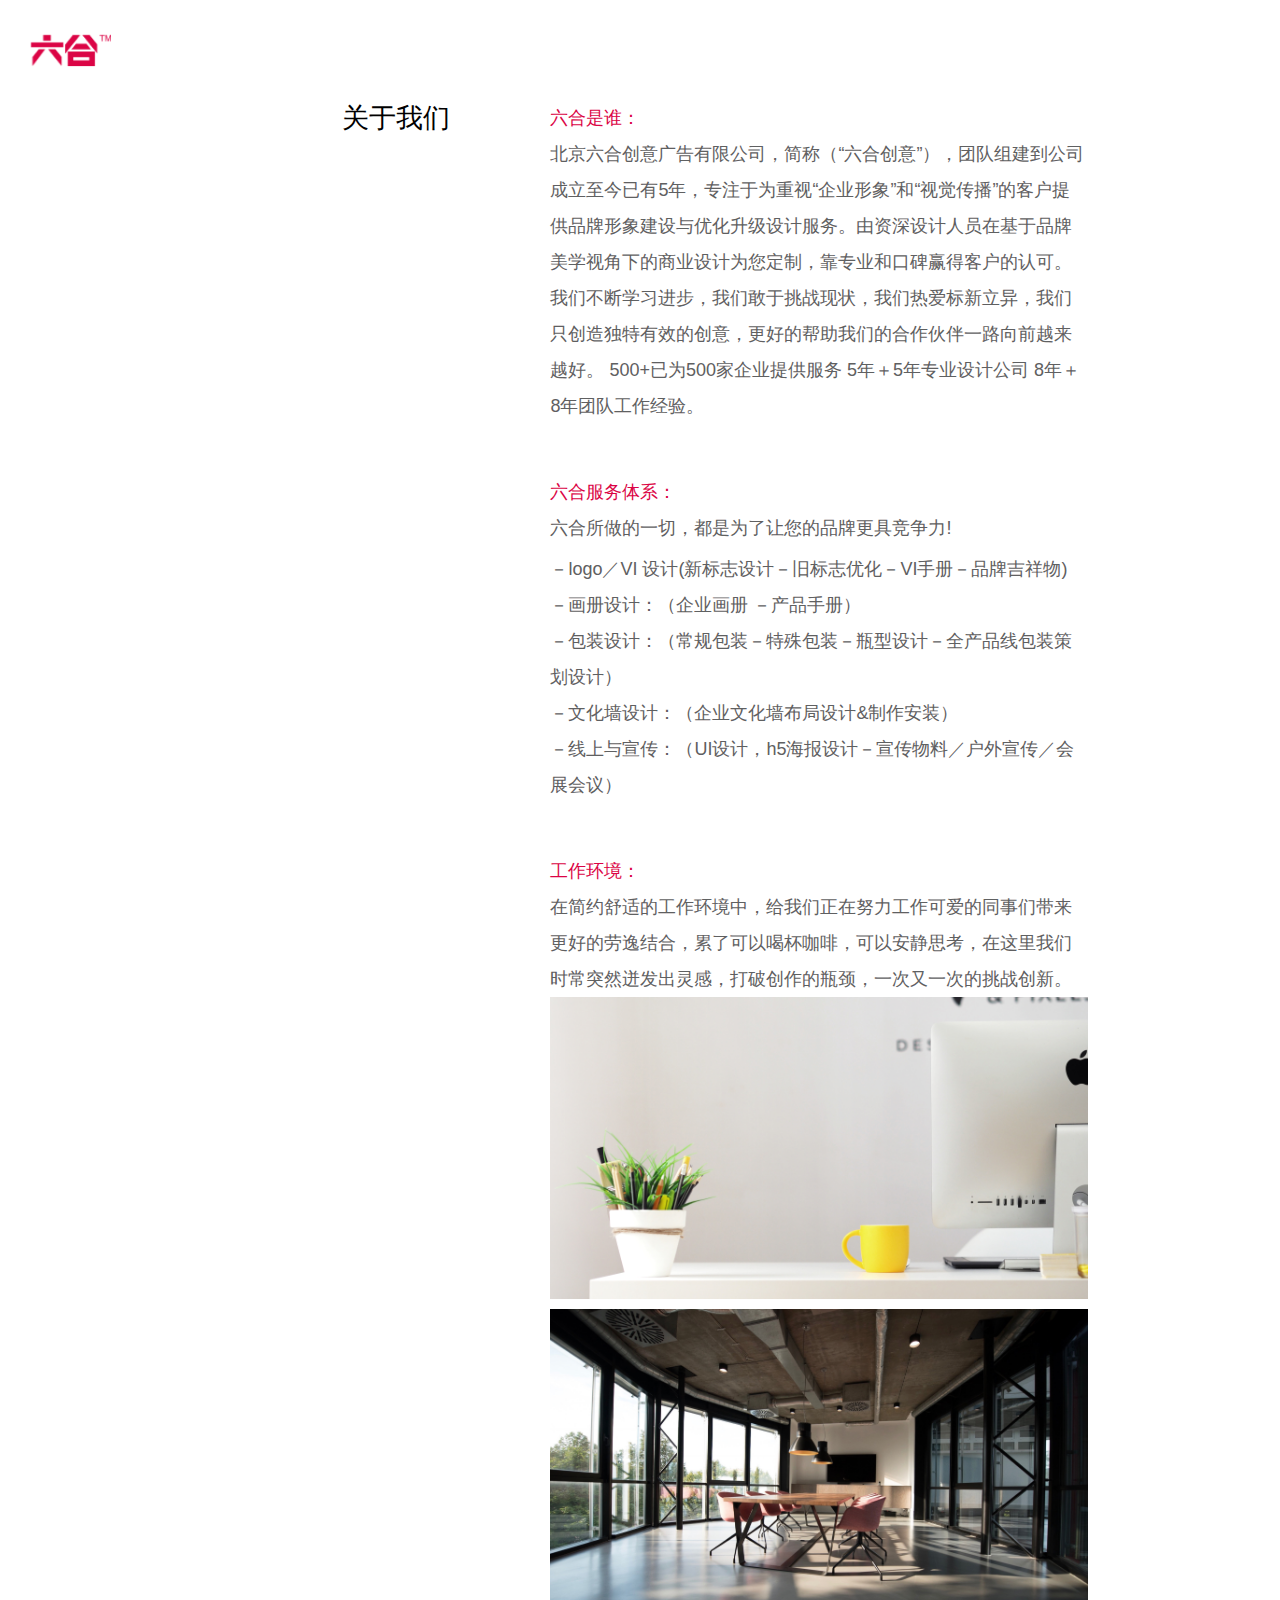
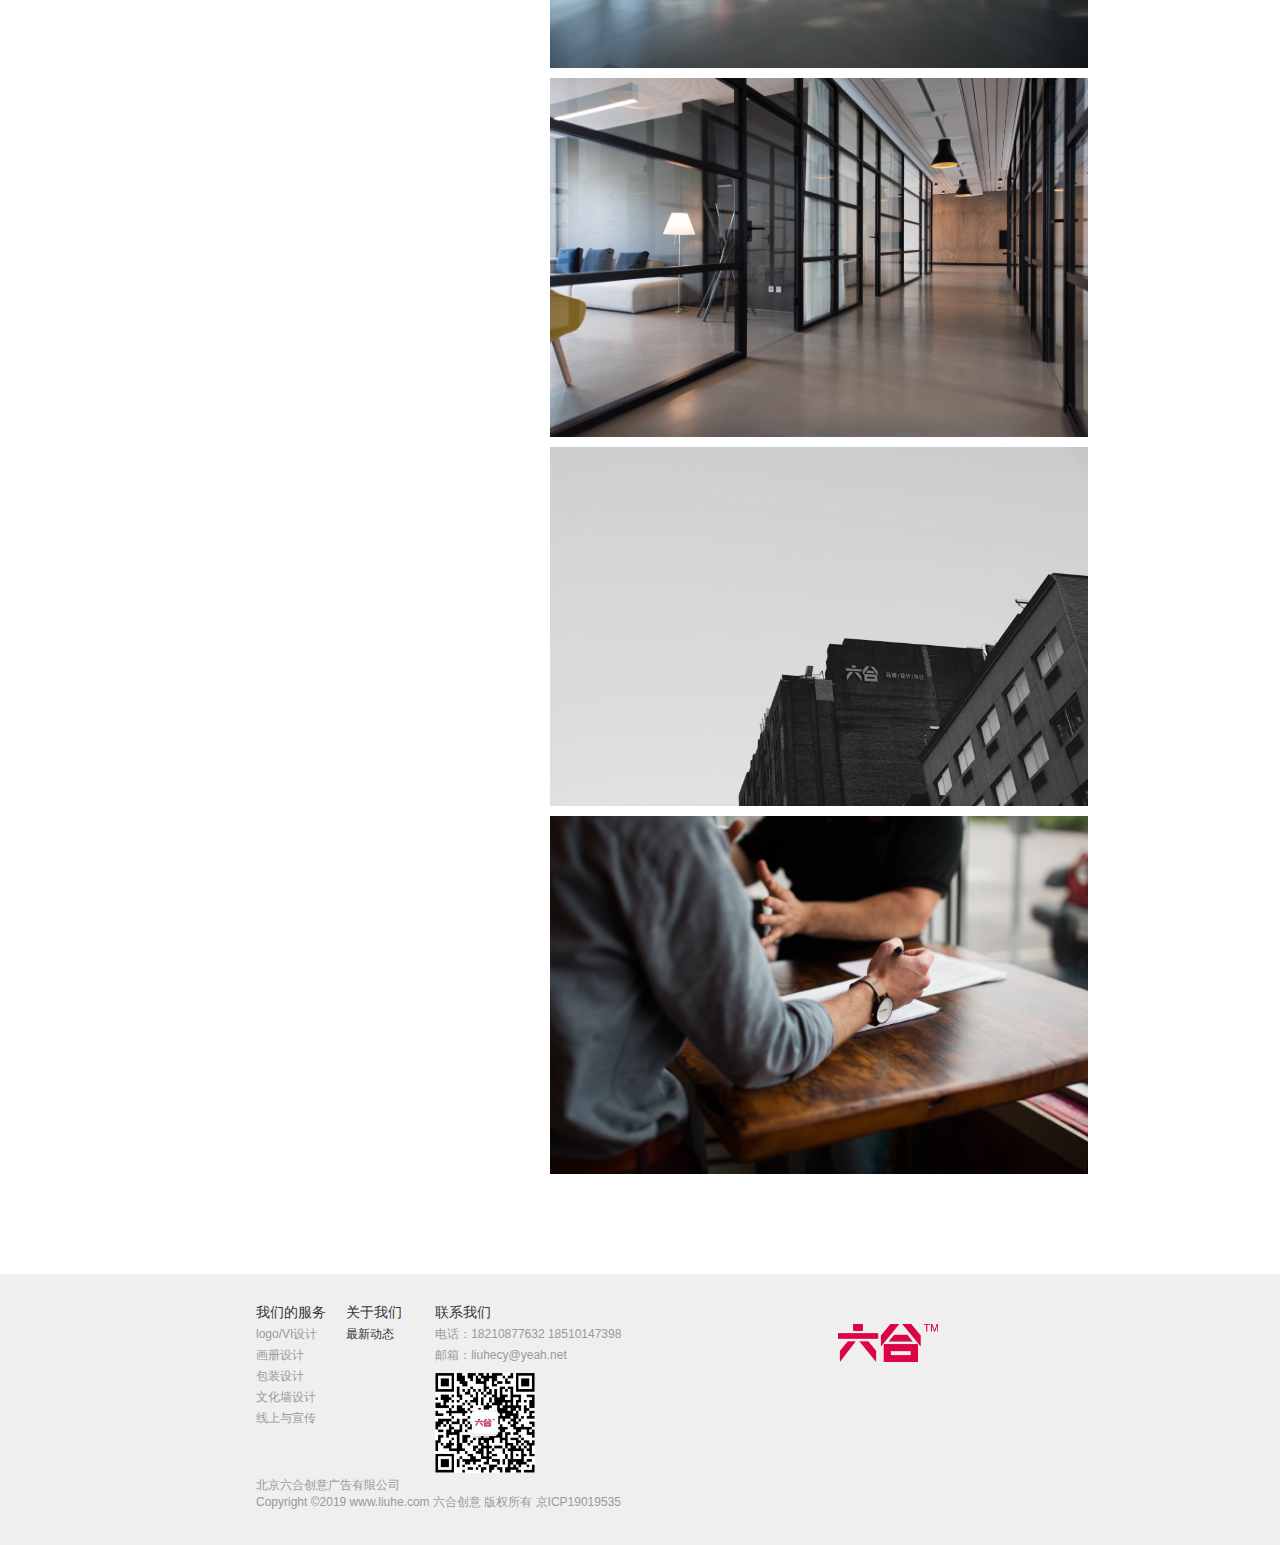
==== commit 81d4de05: "图片修改" ====
--- a/about.html
+++ b/about.html
@@ -63,8 +63,11 @@
             <div class="environment">
                 <p class="title">工作环境：</p>
                 <p>在简约舒适的工作环境中，给我们正在努力工作可爱的同事们带来更好的劳逸结合，累了可以喝杯咖啡，可以安静思考，在这里我们时常突然迸发出灵感，打破创作的瓶颈，一次又一次的挑战创新。</p>
-                <p> <img src="http://cdn1.hzvis.com/upfile/image/2018/08/1534316189_9682.jpg" style="width: 100%;margin-bottom: 10px;"/> </p>
-                <p> <img src="http://cdn1.hzvis.com/upfile/image/2018/08/1534313613_3918.jpg" style="width: 100%;"/> </p>
+                <p> <img src="./img/env01.jpg" style="width: 100%;margin-bottom: 10px;"/> </p>
+                <p> <img src="./img/env02.jpg" style="width: 100%;margin-bottom: 10px;"/> </p>
+                <p> <img src="./img/env03.jpg" style="width: 100%;margin-bottom: 10px;"/> </p>
+                <p> <img src="./img/env04.jpg" style="width: 100%;margin-bottom: 10px;"/> </p>
+                <p> <img src="./img/env05.jpg" style="width: 100%;"/> </p>
             </div>
         </div>
     </div>
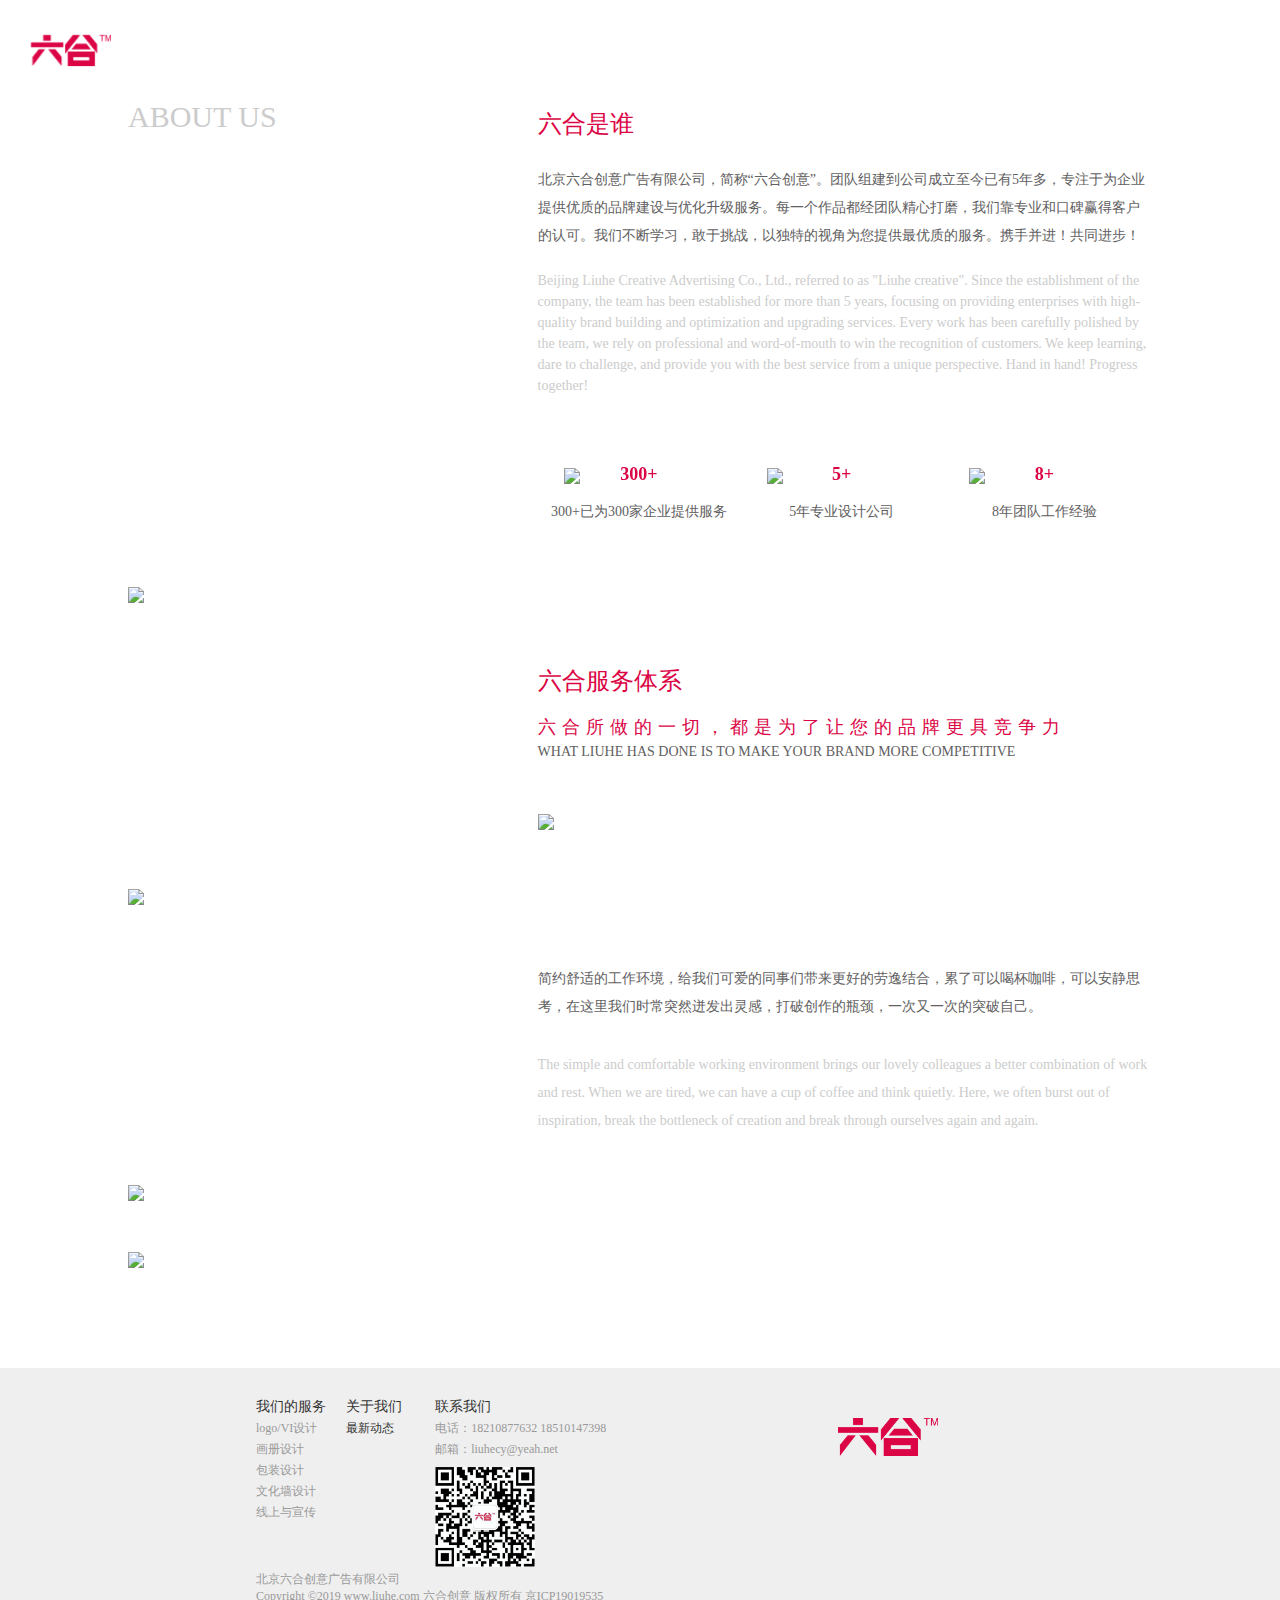
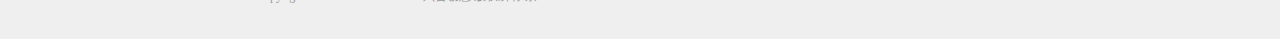
==== commit 76258662: "样式修改" ====
--- a/about.html
+++ b/about.html
@@ -40,37 +40,73 @@
         </div>
     </div>
     <div class="content_wrap clearfix">
-        <div class="left">关于我们</div>
+        <div class="left">ABOUT US</div>
         <div class="right">
             <div class="who">
-                <p class="title">六合是谁：</p>
-                <p> 北京六合创意广告有限公司，简称（“六合创意”），团队组建到公司成立至今已有5年，专注于为重视“企业形象”和“视觉传播”的客户提供品牌形象建设与优化升级设计服务。由资深设计人员在基于品牌美学视角下的商业设计为您定制，靠专业和口碑赢得客户的认可。
-                    我们不断学习进步，我们敢于挑战现状，我们热爱标新立异，我们只创造独特有效的创意，更好的帮助我们的合作伙伴一路向前越来越好。    
-                    500+已为500家企业提供服务   5年＋5年专业设计公司  8年＋8年团队工作经验。
+                <p class="title">六合是谁</p>
+                <p class="who_content"> 
+                    北京六合创意广告有限公司，简称“六合创意”。团队组建到公司成立至今已有5年多，专注于为企业提供优质的品牌建设与优化升级服务。每一个作品都经团队精心打磨，我们靠专业和口碑赢得客户的认可。我们不断学习，敢于挑战，以独特的视角为您提供最优质的服务。携手并进！共同进步！
+                </p>
+                <p class="who_content_en"> 
+                    Beijing Liuhe Creative Advertising Co., Ltd., referred to as "Liuhe creative". Since the establishment of the company, the team has been established for more than 5 years, focusing on providing enterprises with high-quality brand building and optimization and upgrading services. Every work has been carefully polished by the team, we rely on professional and word-of-mouth to win the recognition of customers. We keep learning, dare to challenge, and provide you with the best service from a unique perspective. Hand in hand! Progress together!
                 </p>
             </div>
-            <div class="service01">
-                <p class="title">六合服务体系：</p>
-                <p style="margin-bottom: 5px;">六合所做的一切，都是为了让您的品牌更具竞争力!</p>
-                <ul style="margin-bottom: 5px;">
-                    <li>－logo／VI 设计(新标志设计－旧标志优化－VI手册－品牌吉祥物)</li>
-                    <li>－画册设计：（企业画册 －产品手册） </li>
-                    <li>－包装设计：（常规包装－特殊包装－瓶型设计－全产品线包装策划设计）</li>
-                    <li>－文化墙设计：（企业文化墙布局设计&制作安装）</li>
-                    <li>－线上与宣传：（UI设计，h5海报设计－宣传物料／户外宣传／会展会议）</li>
-                </ul>
-            </div>
-            <div class="environment">
-                <p class="title">工作环境：</p>
-                <p>在简约舒适的工作环境中，给我们正在努力工作可爱的同事们带来更好的劳逸结合，累了可以喝杯咖啡，可以安静思考，在这里我们时常突然迸发出灵感，打破创作的瓶颈，一次又一次的挑战创新。</p>
-                <p> <img src="./img/env01.jpg" style="width: 100%;margin-bottom: 10px;"/> </p>
-                <p> <img src="./img/env02.jpg" style="width: 100%;margin-bottom: 10px;"/> </p>
-                <p> <img src="./img/env03.jpg" style="width: 100%;margin-bottom: 10px;"/> </p>
-                <p> <img src="./img/env04.jpg" style="width: 100%;margin-bottom: 10px;"/> </p>
-                <p> <img src="./img/env05.jpg" style="width: 100%;"/> </p>
-            </div>
+            <ul class="cricle clearfix">
+                <li>
+                    <div class="psr">
+                        <img class="cricle_img" src="https://6liuhe.oss-cn-beijing.aliyuncs.com/self/circle.png"/>
+                        <p class="cricle_num">300+</p>
+                    </div>
+                    <p class="cricle_text">300+已为300家企业提供服务</p>
+                </li>
+                <li>
+                    <div class="psr">
+                        <img class="cricle_img" src="https://6liuhe.oss-cn-beijing.aliyuncs.com/self/circle.png"/>
+                        <p class="cricle_num">5+</p>
+                    </div>
+                    <p class="cricle_text">5年专业设计公司</p>
+                </li>
+                <li>
+                    <div class="psr">
+                        <img class="cricle_img" src="https://6liuhe.oss-cn-beijing.aliyuncs.com/self/circle.png"/>
+                        <p class="cricle_num">8+</p>
+                    </div>
+                    <p class="cricle_text">8年团队工作经验</p>
+                </li>               
+            </ul>
         </div>
     </div>
+    <div class="img_wrap">
+        <img src="https://6liuhe.oss-cn-beijing.aliyuncs.com/self/img01.png" width="100%"/>
+    </div>
+    <div class="content_wrap clearfix" style="margin-top: 60px;">
+        <div class="left"></div>
+        <div class="right">
+            <p class="title" style="line-height: 1.5;">六合服务体系</p>
+            <p class="ser01">六合所做的一切，都是为了让您的品牌更具竞争力</p>
+            <p class="ser02">What Liuhe has done is to make your brand more competitive</p>
+            <p style="margin-top: 40px;margin-bottom: 50px;">
+                <img src="https://6liuhe.oss-cn-beijing.aliyuncs.com/self/pane.png" style="width: 100%;"/>
+            </p>
+        </div>
+    </div>
+    <div class="img_wrap">
+        <img src="https://6liuhe.oss-cn-beijing.aliyuncs.com/self/img02.png" width="100%"/>
+    </div>  
+    <div class="content_wrap clearfix" style="margin-top: 60px;">
+        <div class="left"></div>
+        <div class="right">
+            <p class="ser03">简约舒适的工作环境，给我们可爱的同事们带来更好的劳逸结合，累了可以喝杯咖啡，可以安静思考，在这里我们时常突然迸发出灵感，打破创作的瓶颈，一次又一次的突破自己。</p>
+            <p class="ser04">The simple and comfortable working environment brings our lovely colleagues a better combination of work and rest. When we are tired, we can have a cup of coffee and think quietly. Here, we often burst out of inspiration, break the bottleneck of creation and break through ourselves again and again.</p>
+
+        </div>
+    </div>
+    <div class="img_wrap" style="margin-bottom: 50px;">
+        <img src="https://6liuhe.oss-cn-beijing.aliyuncs.com/self/img03.png" width="100%"/>
+    </div> 
+    <div class="img_wrap" style="margin-bottom: 100px;">
+        <img src="https://6liuhe.oss-cn-beijing.aliyuncs.com/self/img04.png" width="100%"/>
+    </div>    
     <div class="footer">
         <div class="clearfix">
                 <div class="service">
--- a/css/about.css
+++ b/css/about.css
@@ -1,12 +1,18 @@
+
+body{
+    font-family: Microsoft Yahei; 
+    color: #999;
+    font-size: 14px;
+}
 .content_wrap{
-    margin:100px auto 100px;
-    width: 70%;
+    margin:100px auto 0px;
+    width: 80%;
 }
 .left{
     float: left;
-    columns: #595757;
-    margin-left: 150px;
-    font-size: 27px;
+    color: #ccc;
+    font-size: 30px;
+    font-family: Microsoft Yahei;
 }
 .right{
     float: right;
@@ -16,7 +22,73 @@
     line-height: 2;
 }
 .title{
+    font-size: 24px;
     color: #db0445;
+}
+.who_content{
+    font-size: 14px;
+    margin-top: 18px;
+}
+.who_content_en{
+    color: #ccc;
+    font-size: 14px;
+    line-height: 1.5;
+    margin-top: 20px;
+}
+.cricle{
+    margin-top: 60px;
+    margin-bottom: 60px;
+}
+.cricle li{
+    float: left;
+    text-align: center;
+    width: 33%;
+}
+.cricle_img{
+    width: 150px;
+}
+.psr{
+    position: relative;
+}
+.cricle_num{
+    position: absolute;
+    left:50%;
+    top:50%;
+    transform: translate3d(-50%,-50%,0);
+    font-size: 18px;
+    color: #db0445;
+    font-weight: bold;
+}
+.cricle_text{
+    font-size: 14px;
+    margin-top: 6px;
+}
+.img_wrap{
+    width: 80%;
+    margin: 0 auto;
+}
+.ser01{
+    margin-top: 15px;
+    font-size: 18px;
+    color: #db0445;
+    letter-spacing:6px;
+    line-height: 1.5;
+}
+.ser02{
+    font-size: 14px;
+    text-transform:uppercase;
+    position: relative;
+    top:0px;
+    line-height: 1.5;
+}
+.ser03{
+    font-size: 14px;
+}
+.ser04{
+    font-size: 14px;
+    color: #ccc;
+    margin-top: 30px;
+    margin-bottom: 50px;
 }
 .service01{
     margin-top: 50px;
@@ -47,5 +119,13 @@
 }
 
 
+@media screen and (max-width: 750px) {
+    .cricle li{
+        width: 100%;
+        margin-bottom: 15px;
+    }
+    .img_wrap{
+        width: 100%;
+    }
+}
 
-
